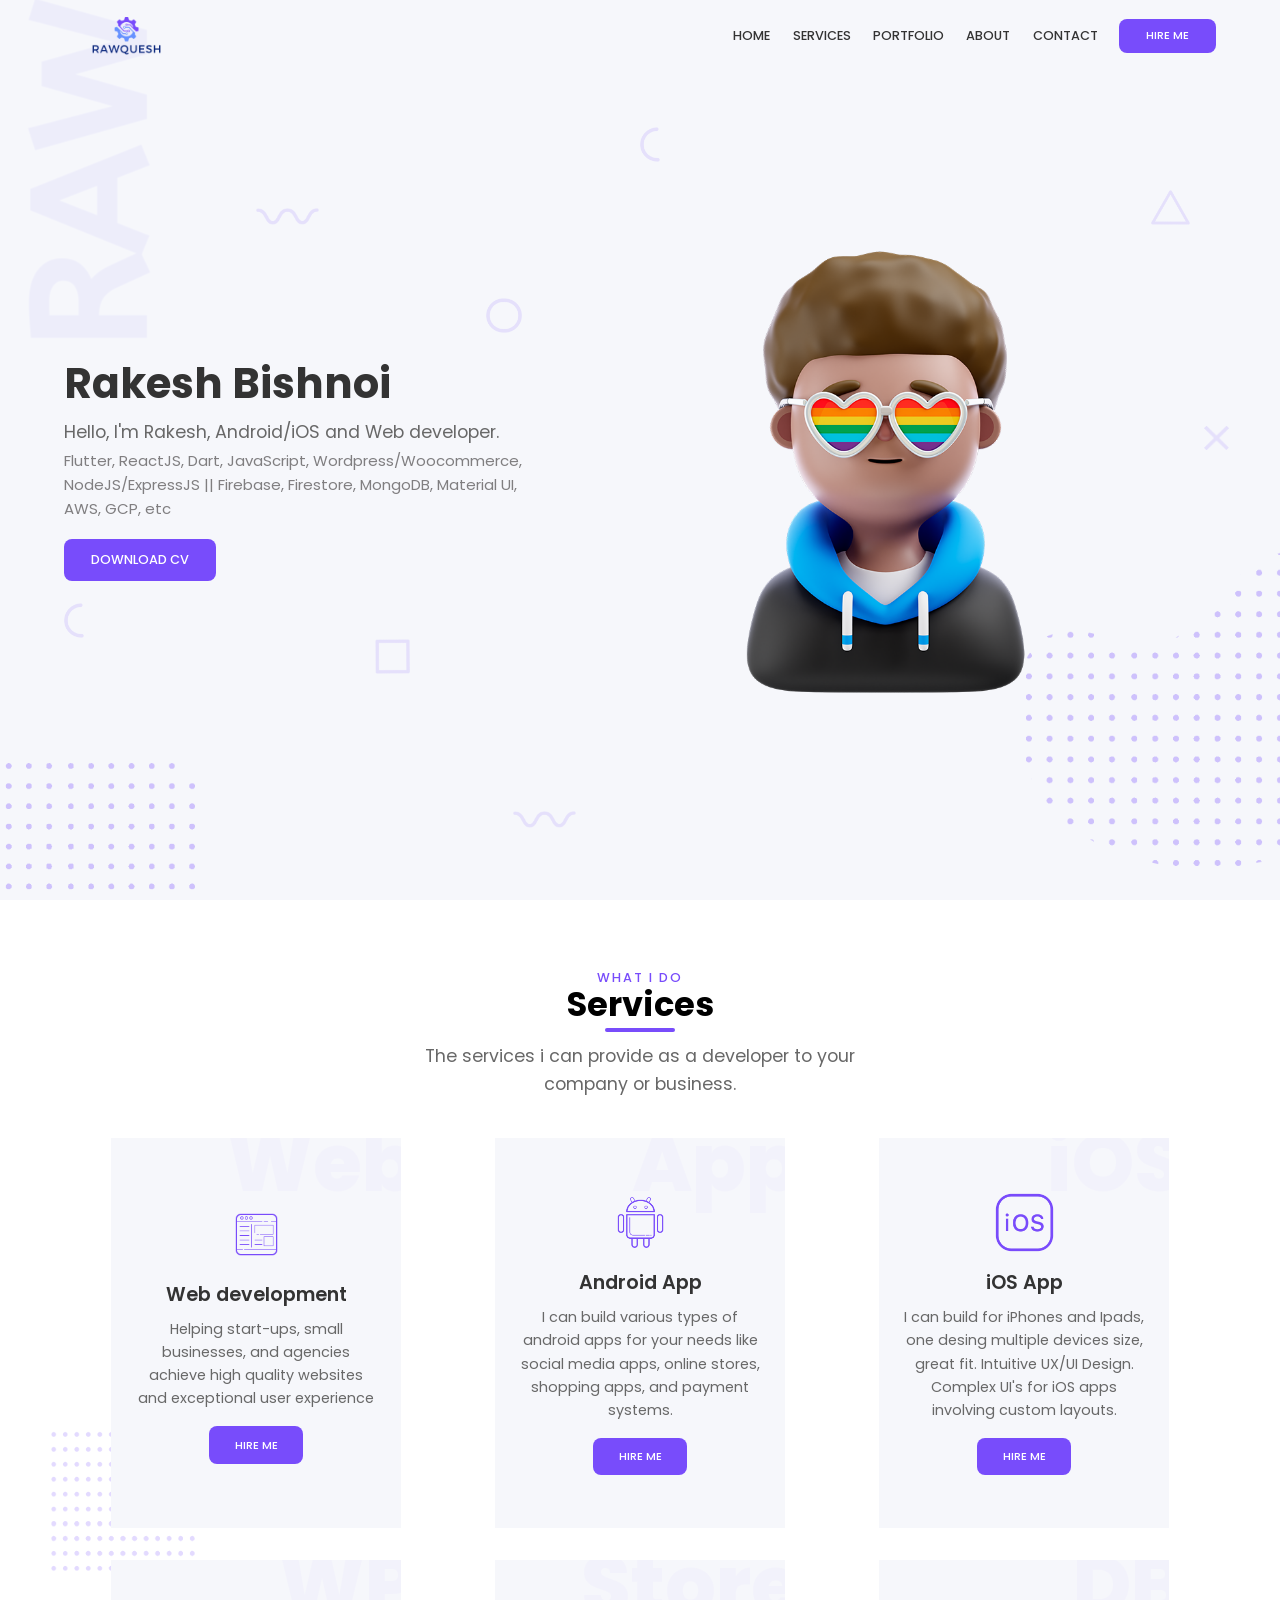
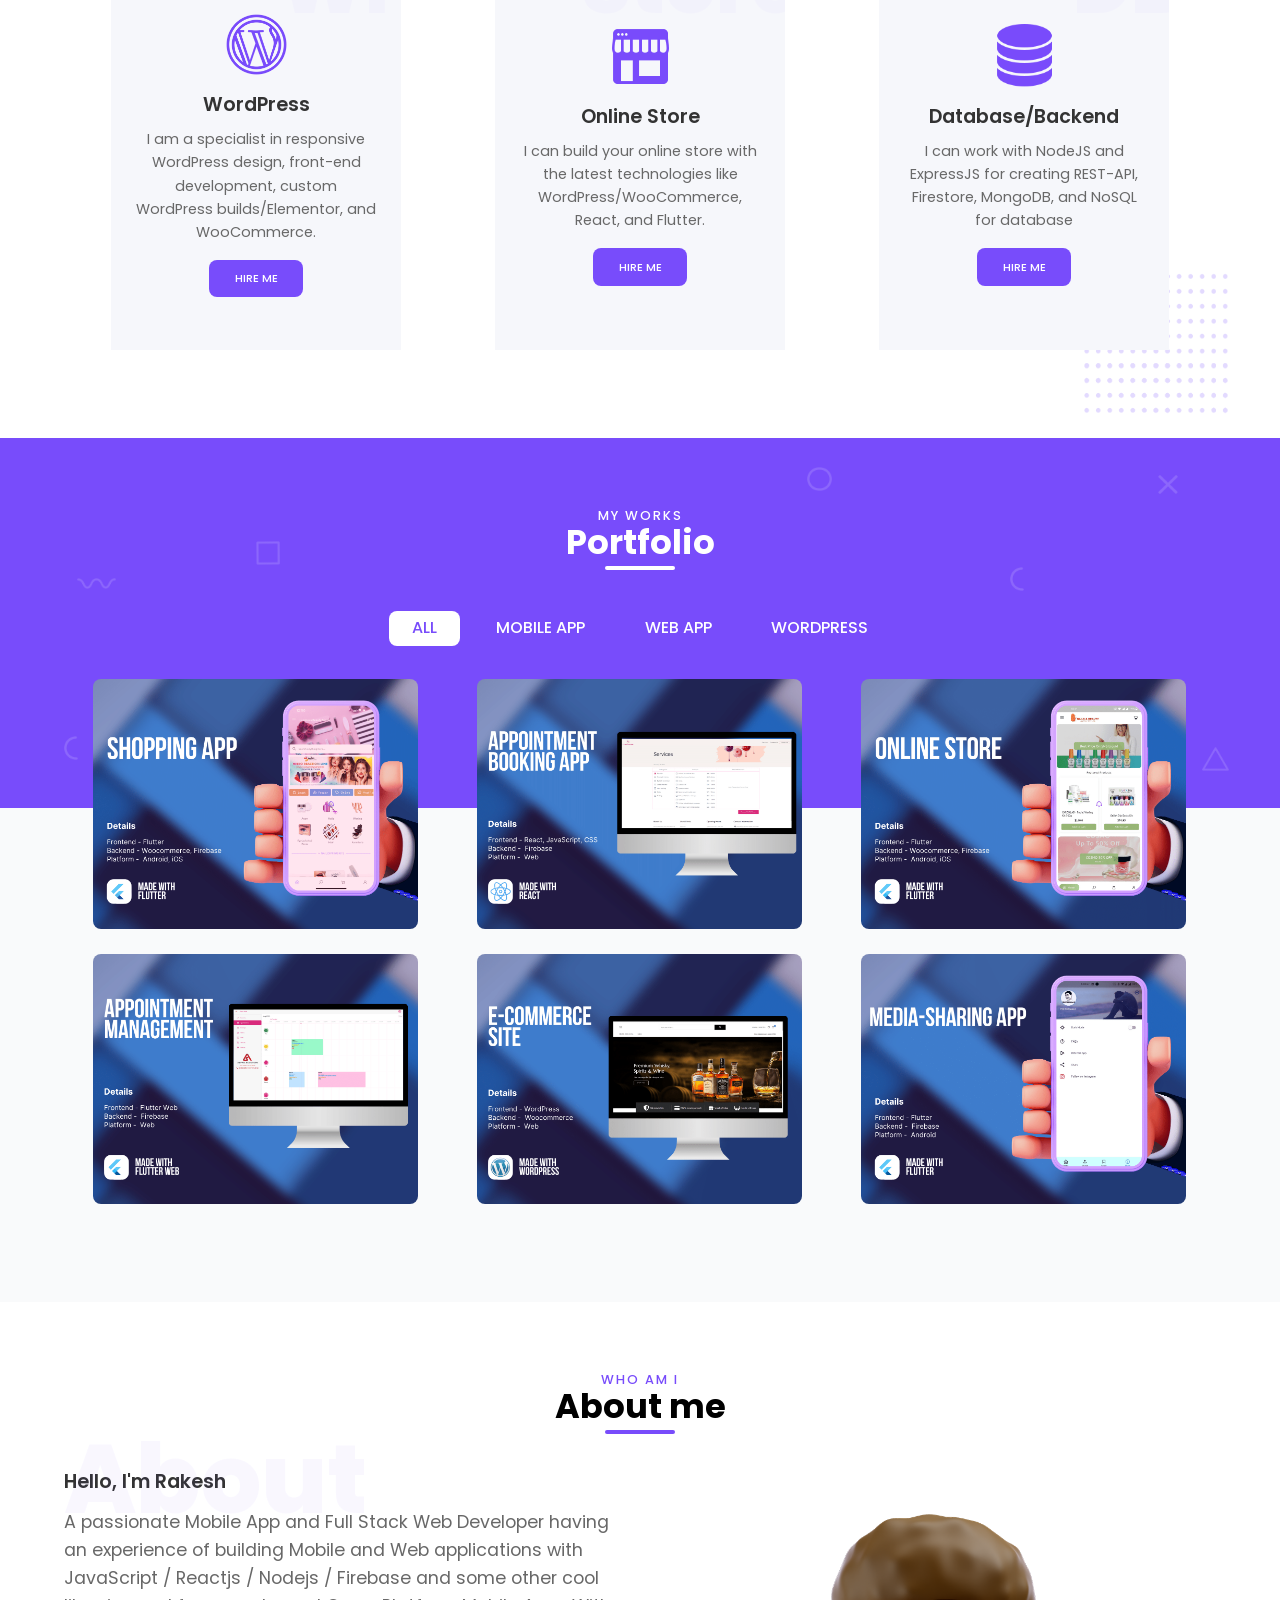
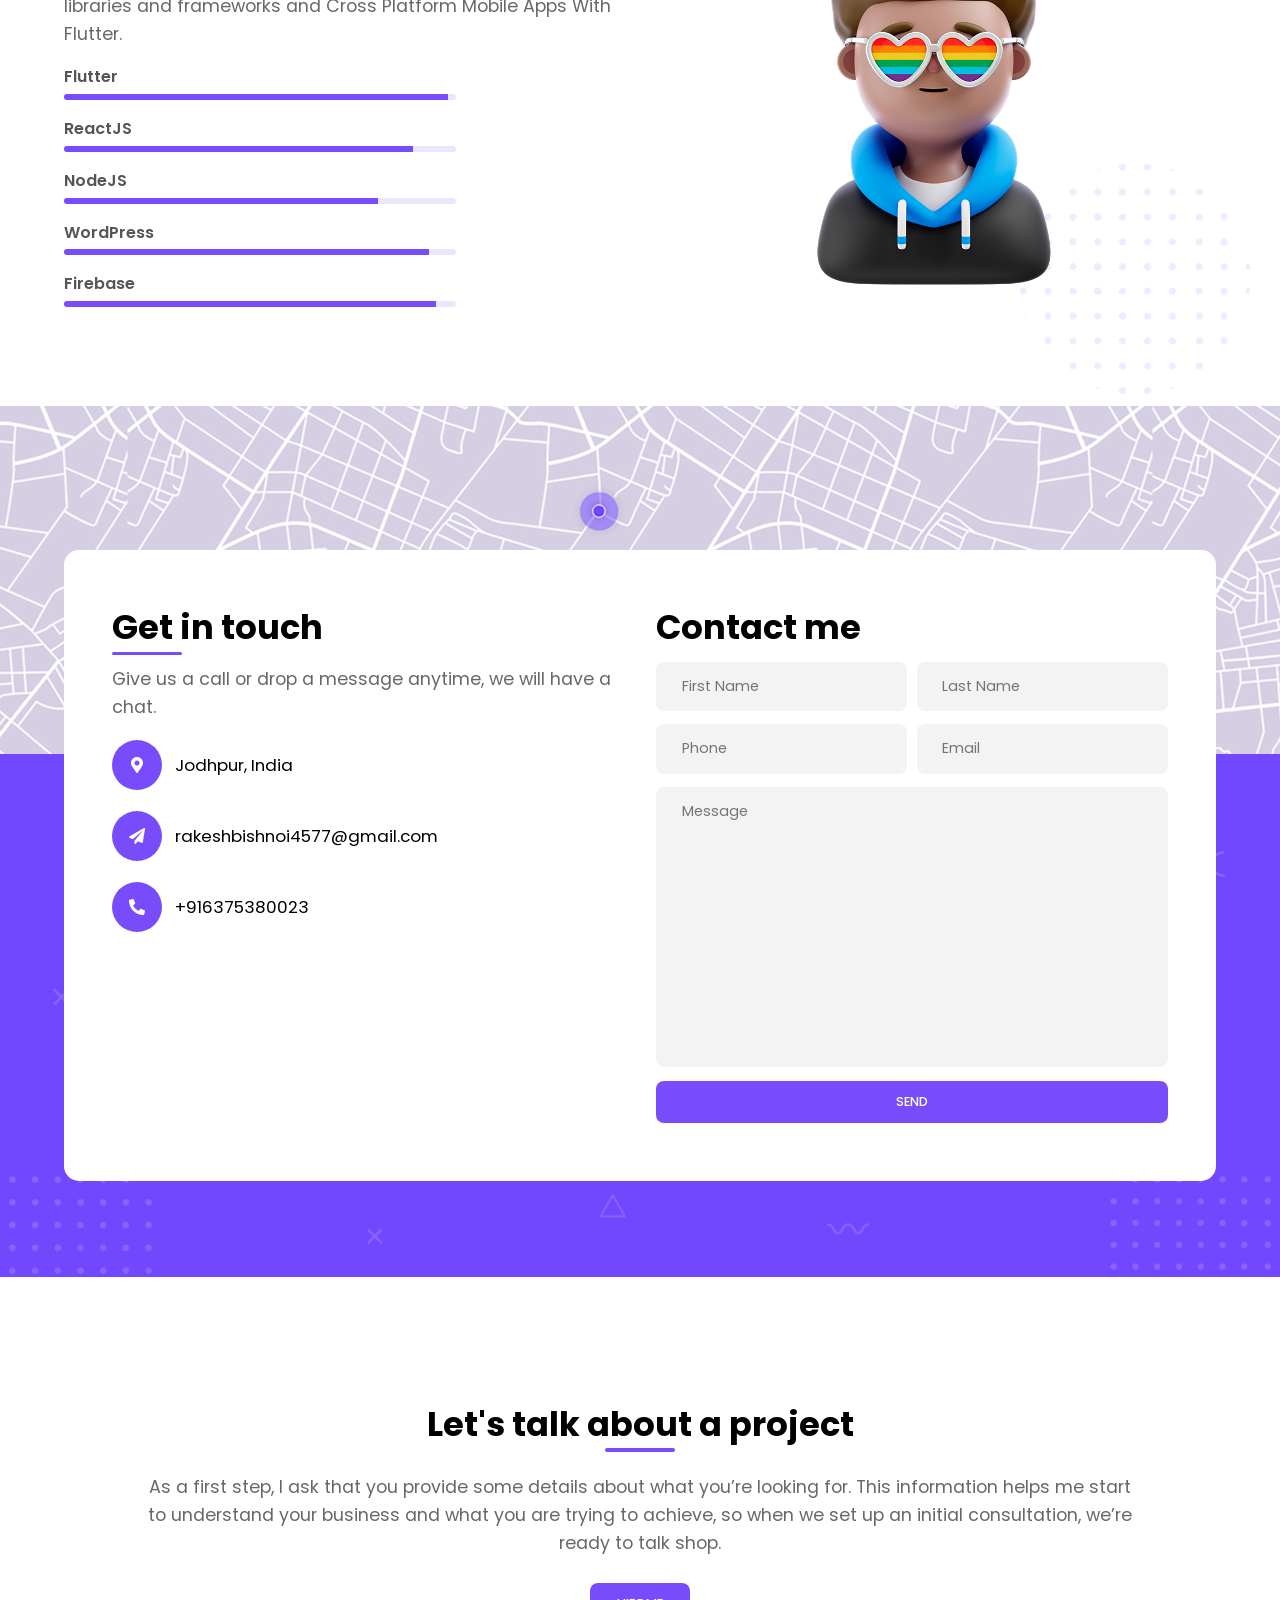
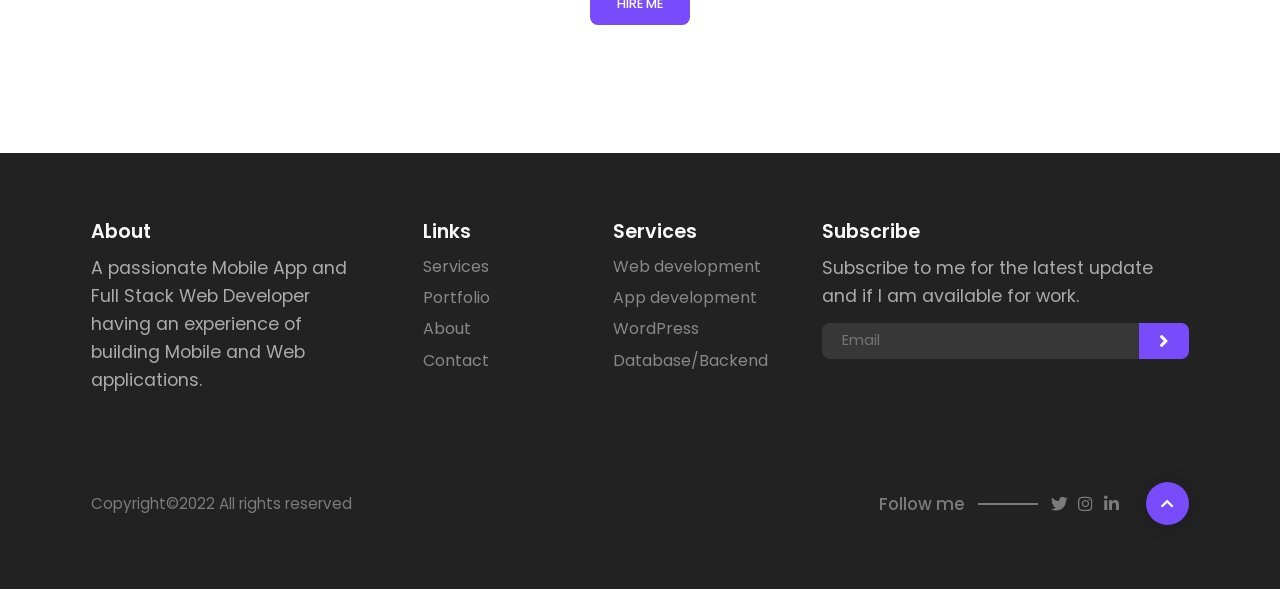
==== index.html @ 608254ea "first commit" ====
<!DOCTYPE html>
<html lang="en">
  <head>
    <meta charset="UTF-8" />
    <meta name="viewport" content="width=device-width, initial-scale=1.0" />
    <title>Hey, I'm Rakesh</title>
    <link rel="icon" type="image/x-icon" href="/img/fevicon.png?" />
    <link
      rel="stylesheet"
      href="https://unpkg.com/swiper/swiper-bundle.min.css"
    />
    <link
      rel="stylesheet"
      href="https://cdnjs.cloudflare.com/ajax/libs/font-awesome/5.15.1/css/all.min.css"
    />
    <link rel="stylesheet" href="./css/style.css" />

  </head>
  <body>
    <main>
      <header id="header">
        <div class="overlay overlay-lg">
          <img
            src="./img/shapes/square.png"
            class="shape square"
            alt="square shape rawquesh"
          />
          <img
            src="./img/shapes/circle.png"
            class="shape circle"
            alt="circle shape rawquesh"
          />
          <img
            src="./img/shapes/half-circle.png"
            class="shape half-circle1"
            alt="half circle shape rawquesh"
          />
          <img
            src="./img/shapes/half-circle.png"
            class="shape half-circle2"
            alt="half circle shape rawquesh"
          />
          <img
            src="./img/shapes/x.png"
            class="shape xshape"
            alt="shapes rawquesh"
          />
          <img
            src="./img/shapes/wave.png"
            class="shape wave wave1"
            alt="wave shape rawquesh"
          />
          <img
            src="./img/shapes/wave.png"
            class="shape wave wave2"
            alt="wave shape rawquesh"
          />
          <img
            src="./img/shapes/triangle.png"
            class="shape triangle"
            alt="triangle shape rawquesh"
          />
          <img
            src="./img/shapes/letters.png"
            class="letters"
            alt="letters rawquesh"
          />
          <img
            src="./img/shapes/points1.png"
            class="points points1"
            alt="points rawquesh"
          />
        </div>

        <nav>
          <div class="container">
            <div class="logo">
              <img src="./img/logo.png" alt="Logo" />
            </div>

            <div class="links">
              <ul>
                <li>
                  <a href="#header">Home</a>
                </li>
                <li>
                  <a href="#services">Services</a>
                </li>
                <li>
                  <a href="#portfolio">Portfolio</a>
                </li>
                <li>
                  <a href="#about">About</a>
                </li>

                <li>
                  <a href="#contact">Contact</a>
                </li>
                <li>
                  <a href="mailto:rakeshbishnoi4577@gmail.com" class="active"
                    >Hire me</a
                  >
                </li>
              </ul>
            </div>

            <div class="hamburger-menu">
              <div class="bar"></div>
            </div>
          </div>
        </nav>

        <!-- Main section  -->

        <div class="header-content">
          <div class="container grid-2">
            <div class="column-1">
              <h1 class="header-title">Rakesh Bishnoi</h1>
              <div class="text">
                <p>Hello, I'm Rakesh, Android/iOS and Web developer.</p>
                <div class="small-desc">
                  Flutter, ReactJS, Dart, JavaScript, Wordpress/Woocommerce,
                  NodeJS/ExpressJS || Firebase, Firestore, MongoDB, Material UI,
                  AWS, GCP, etc
                </div>
              </div>
              <a href="./img/cv.pdf" target="_blank" class="btn">Download CV</a>
            </div>

            <div class="column-2 image">
              <img
                src="./img/shapes/points2.png"
                class="points points2"
                alt="points rawquesh"
              />
              <img
                src="./img/person.png"
                class="img-element z-index"
                alt="main logo rawquesh"
              />
            </div>
          </div>
        </div>
      </header>

      <!-- Services section  -->

      <section class="services section" id="services">
        <div class="container">
          <div class="section-header">
            <h3 class="title" data-title="What I Do">Services</h3>
            <p class="text">
              The services i can provide as a developer to your company or
              business.
            </p>
          </div>

          <div class="cards">
            <div class="card-wrap">
              <img
                src="./img/shapes/points3.png"
                class="points points1 points-sq"
                alt="points square rawquesh"
              />
              <div class="card" data-card="Web">
                <div class="card-content z-index">
                  <img
                    src="./img/services/web.png"
                    class="icon"
                    alt="web development showcase rawquesh"
                  />
                  <h3 class="title-sm">Web development</h3>
                  <p class="text">
                    Helping start-ups, small businesses, and agencies achieve
                    high quality websites and exceptional user experience
                  </p>
                  <a href="mailto:rakeshbishnoi4577@gmail.com" class="btn small"
                    >Hire me</a
                  >
                </div>
              </div>
            </div>

            <div class="card-wrap">
              <div class="card" data-card="App">
                <div class="card-content z-index">
                  <img
                    src="./img/services/android.png"
                    class="icon"
                    alt="android development showcase rawquesh"
                  />
                  <h3 class="title-sm">Android App</h3>
                  <p class="text">
                    I can build various types of android apps for your needs
                    like social media apps, online stores, shopping apps, and
                    payment systems.
                  </p>
                  <a href="mailto:rakeshbishnoi4577@gmail.com" class="btn small"
                    >Hire me</a
                  >
                </div>
              </div>
            </div>
            <div class="card-wrap">
              <div class="card" data-card="iOS">
                <div class="card-content z-index">
                  <img
                    src="./img/services/ios.png"
                    class="icon"
                    alt="ios development showcase rawquesh"
                  />
                  <h3 class="title-sm">iOS App</h3>
                  <p class="text">
                    I can build for iPhones and Ipads, one desing multiple
                    devices size, great fit. Intuitive UX/UI Design. Complex
                    UI's for iOS apps involving custom layouts.
                  </p>
                  <a href="mailto:rakeshbishnoi4577@gmail.com" class="btn small"
                    >Hire me</a
                  >
                </div>
              </div>
            </div>
            <div class="card-wrap">
              <div class="card" data-card="WP">
                <div class="card-content z-index">
                  <img
                    src="./img/services/wordpress.png"
                    class="icon"
                    alt="wordpress showcase rawquesh"
                  />
                  <h3 class="title-sm">WordPress</h3>
                  <p class="text">
                    I am a specialist in responsive WordPress design, front-end
                    development, custom WordPress builds/Elementor, and
                    WooCommerce.
                  </p>
                  <a href="mailto:rakeshbishnoi4577@gmail.com" class="btn small"
                    >Hire me</a
                  >
                </div>
              </div>
            </div>
            <div class="card-wrap">
              <div class="card" data-card="Store">
                <div class="card-content z-index">
                  <img
                    src="./img/services/online-store100.png"
                    class="icon"
                    alt="online store showcase rawquesh"
                  />
                  <h3 class="title-sm">Online Store</h3>
                  <p class="text">
                    I can build your online store with the latest technologies
                    like WordPress/WooCommerce, React, and Flutter.
                  </p>
                  <a href="mailto:rakeshbishnoi4577@gmail.com" class="btn small"
                    >Hire me</a
                  >
                </div>
              </div>
            </div>

            <div class="card-wrap">
              <img
                src="./img/shapes/points3.png"
                class="points points2 points-sq"
                alt=""
              />
              <div class="card" data-card="DB">
                <div class="card-content z-index">
                  <img
                    src="./img/services/database.png"
                    class="icon"
                    alt="database Backend showcase rawquesh"
                  />
                  <h3 class="title-sm">Database/Backend</h3>
                  <p class="text">
                    I can work with NodeJS and ExpressJS for creating REST-API,
                    Firestore, MongoDB, and NoSQL for database
                  </p>
                  <a href="mailto:rakeshbishnoi4577@gmail.com" class="btn small"
                    >Hire me</a
                  >
                </div>
              </div>
            </div>
          </div>
        </div>
      </section>

      <!-- Portfolio section -->

      <section class="portfolio section" id="portfolio">
        <div class="background-bg">
          <div class="overlay overlay-sm">
            <img
              src="./img/shapes/half-circle.png"
              class="shape half-circle1"
              alt=""
            />
            <img
              src="./img/shapes/half-circle.png"
              class="shape half-circle2"
              alt=""
            />
            <img src="./img/shapes/square.png" class="shape square" alt="" />
            <img src="./img/shapes/wave.png" class="shape wave" alt="" />
            <img src="./img/shapes/circle.png" class="shape circle" alt="" />
            <img
              src="./img/shapes/triangle.png"
              class="shape triangle"
              alt=""
            />
            <img src="./img/shapes/x.png" class="shape xshape" alt="" />
          </div>
        </div>

        <div class="container">
          <div class="section-header">
            <h3 class="title" data-title="My works">Portfolio</h3>
          </div>

          <div class="section-body">
            <div class="filter">
              <button class="filter-btn active" data-filter="*">All</button>
              <button class="filter-btn" data-filter=".appdev">
                Mobile App
              </button>
              <button class="filter-btn" data-filter=".webdev">Web App</button>
              <button class="filter-btn" data-filter=".wordpress">
                WordPress
              </button>
              <!-- <button class="filter-btn" data-filter=".wordpress">
                NodeJS
              </button> -->
            </div>

            <div class="grid">
              <a
                target="_blank"
                href="https://apps.apple.com/au/app/luminous-beauty-supply/id1556612136"
              >
                <div class="grid-item appdev">
                  <div class="gallery-image">
                    <img
                      src="./img/portfolio/shopping-app.png"
                      alt="Shopping App"
                    />
                    <div class="img-overlay">
                      <div class="plus"></div>
                      <div class="img-description">
                        <h3>Shopping App</h3>
                        <h5>View Demo</h5>
                      </div>
                    </div>
                  </div>
                </div>
              </a>

              <a target="_blank" href="https://parisnails.com.au/">
                <div class="grid-item webdev">
                  <div class="gallery-image">
                    <img
                      src="./img/portfolio/pos-web.png"
                      alt="Appointment Booking App"
                    />
                    <div class="img-overlay">
                      <div class="plus"></div>
                      <div class="img-description">
                        <h3>Appointment Booking App</h3>
                        <h5>View Demo</h5>
                      </div>
                    </div>
                  </div>
                </div>
              </a>
              <a target="_blank" href="about:black">
                <div class="grid-item appdev">
                  <div class="gallery-image">
                    <img
                      src="./img/portfolio/online-store.png"
                      alt="Online Store"
                    />
                    <div class="img-overlay">
                      <div class="plus"></div>
                      <div class="img-description">
                        <h3>Online Store</h3>
                        <h5>View Demo</h5>
                      </div>
                    </div>
                  </div>
                </div>
              </a>
              <a target="_blank" href="https://admin.parisnails.com.au/">
                <div class="grid-item webdev">
                  <div class="gallery-image">
                    <img
                      src="./img/portfolio/pos-admin.png"
                      alt="Appointment Management"
                    />
                    <div class="img-overlay">
                      <div class="plus"></div>
                      <div class="img-description">
                        <h3>Appointment Management</h3>
                        <h5>View Demo</h5>
                      </div>
                    </div>
                  </div>
                </div>
              </a>
              <a target="_blank" href="https://thebeverageangels.com.au/">
                <div class="grid-item wordpress">
                  <div class="gallery-image">
                    <img
                      src="./img/portfolio/wordpress1.png"
                      alt="App Development"
                    />
                    <div class="img-overlay">
                      <div class="plus"></div>
                      <div class="img-description">
                        <h3>App Development</h3>
                        <h5>View Demo</h5>
                      </div>
                    </div>
                  </div>
                </div>
              </a>
              <a
                href="https://play.google.com/store/apps/details?id=com.memebaaz.MemeBaaz"
                target="_blank"
              >
                <div class="grid-item ui appdev">
                  <div class="gallery-image">
                    <img
                      src="./img/portfolio/media-sharing.png"
                      alt="Media Sharing app"
                    />
                    <div class="img-overlay">
                      <div class="plus"></div>
                      <div class="img-description">
                        <h3>Media Sharing app</h3>
                        <h5>View Demo</h5>
                      </div>
                    </div>
                  </div>
                </div>
              </a>
            </div>
          </div>
        </div>
      </section>

      <!-- About section -->

      <section class="about section" id="about">
        <div class="container">
          <div class="section-header">
            <h3 class="title" data-title="Who Am I">About me</h3>
          </div>

          <div class="section-body grid-2">
            <div class="column-1">
              <h3 class="title-sm">Hello, I'm Rakesh</h3>
              <p class="text">
                A passionate Mobile App and Full Stack Web Developer having an
                experience of building Mobile and Web applications with
                JavaScript / Reactjs / Nodejs / Firebase and some other cool
                libraries and frameworks and Cross Platform Mobile Apps With
                Flutter.
              </p>
              <div class="skills">
                <div class="skill Flutter">
                  <h3 class="skill-title">Flutter</h3>
                  <div class="skill-bar">
                    <div class="skill-progress" data-progress="98%"></div>
                  </div>
                </div>
                <div class="skill ReactJS">
                  <h3 class="skill-title">ReactJS</h3>
                  <div class="skill-bar">
                    <div class="skill-progress" data-progress="89%"></div>
                  </div>
                </div>
                <div class="skill NodeJS">
                  <h3 class="skill-title">NodeJS</h3>
                  <div class="skill-bar">
                    <div class="skill-progress" data-progress="80%"></div>
                  </div>
                </div>
                <div class="skill WordPress">
                  <h3 class="skill-title">WordPress</h3>
                  <div class="skill-bar">
                    <div class="skill-progress" data-progress="93%"></div>
                  </div>
                </div>
                <div class="skill Firebase">
                  <h3 class="skill-title">Firebase</h3>
                  <div class="skill-bar">
                    <div class="skill-progress" data-progress="95%"></div>
                  </div>
                </div>
              </div>
            </div>

            <div class="column-2 image">
              <img src="./img/shapes/points4.png" class="points" alt="" />
              <img src="./img/person.png" class="z-index" alt="" />
            </div>
          </div>
        </div>
      </section>

      <!-- Contact -->

      <section class="contact" id="contact">
        <div class="container">
          <div class="contact-box">
            <div class="contact-info">
              <h3 class="title">Get in touch</h3>
              <p class="text">
                Give us a call or drop a message anytime, we will have a chat.
              </p>
              <div class="information-wrap">
                <div class="information">
                  <div class="contact-icon">
                    <i class="fas fa-map-marker-alt"></i>
                  </div>
                  <p class="info-text">Jodhpur, India</p>
                </div>

                <div class="information">
                  <div class="contact-icon">
                    <i class="fas fa-paper-plane"></i>
                  </div>
                  <p class="info-text">rakeshbishnoi4577@gmail.com</p>
                </div>

                <div class="information">
                  <div class="contact-icon">
                    <i class="fas fa-phone-alt"></i>
                  </div>
                  <p class="info-text">+916375380023</p>
                </div>
              </div>
            </div>

            <div class="contact-form">
              <form
                form
                action="https://formsubmit.co/fbe30d8ad08199aa18d939301659dec5 "
                method="POST"
              >
                <h3 class="title">Contact me</h3>
                <div class="row">
                  <input type="hidden" name="_template" value="table" />
                  <input type="hidden" name="_subject" value="Contact" />

                  <input
                    class="contact-input"
                    placeholder="First Name"
                    type="text"
                    name="fname"
                    required
                  />
                  <input
                    type="text"
                    class="contact-input"
                    placeholder="Last Name"
                    name="lname"
                    required
                  />
                </div>

                <div class="row">
                  <input
                    type="text"
                    class="contact-input"
                    placeholder="Phone"
                    name="phone"
                    required
                  />
                  <input
                    type="email"
                    class="contact-input"
                    placeholder="Email"
                    name="email"
                    required
                  />
                </div>

                <div class="row">
                  <textarea
                    class="contact-input textarea"
                    placeholder="Message"
                    name="message"
                    required
                  ></textarea>
                </div>
                <button type="submit" class="btn">Send</button>
              </form>
            </div>
          </div>
        </div>
      </section>

      <!-- Hire me -->

      <section class="hireme" id="hireme">
        <div class="container">
          <h3 class="title">Let's talk about a project</h3>
          <p class="text">
            As a first step, I ask that you provide some details about what
            you’re looking for. This information helps me start to understand
            your business and what you are trying to achieve, so when we set up
            an initial consultation, we’re ready to talk shop.
          </p>
          <a href="mailto:rakeshbishnoi4577@gmail.com" class="btn">Hire me</a>
        </div>
      </section>
    </main>

    <footer class="footer">
      <div class="container">
        <div class="grid-4">
          <div class="grid-4-col footer-about">
            <h3 class="title-sm">About</h3>
            <p class="text">
              A passionate Mobile App and Full Stack Web Developer having an
              experience of building Mobile and Web applications.
            </p>
          </div>

          <div class="grid-4-col footer-links">
            <h3 class="title-sm">Links</h3>
            <ul>
              <li>
                <a href="#services">Services</a>
              </li>
              <li>
                <a href="#portfolio">Portfolio</a>
              </li>
              <li>
                <a href="#about">About</a>
              </li>

              <li>
                <a href="#contact">Contact</a>
              </li>
            </ul>
          </div>

          <div class="grid-4-col footer-links">
            <h3 class="title-sm">Services</h3>
            <ul>
              <li>
                <a>Web development</a>
              </li>
              <li>
                <a>App development </a>
              </li>
              <li>
                <a>WordPress</a>
              </li>
              <li>
                <a>Database/Backend</a>
              </li>
            </ul>
          </div>

          <div class="grid-4-col footer-newstletter">
            <h3 class="title-sm">Subscribe</h3>
            <p class="text">
              Subscribe to me for the latest update and if I am available for
              work.
            </p>
            <form
              action="https://formsubmit.co/fbe30d8ad08199aa18d939301659dec5 "
              method="POST"
            >
              <div class="footer-input-wrap">
                <input type="hidden" name="_template" value="table" />
                <input type="hidden" name="_subject" value="Subscribe" />
                <input
                  required
                  name="email"
                  type="email"
                  class="footer-input"
                  placeholder="Email"
                />
                <button type="submit" class="input-arrow">
                  <i class="fas fa-angle-right"></i>
                </button>
              </div>
            </form>
          </div>
        </div>

        <div class="bottom-footer">
          <div class="copyright">
            <p class="text">Copyright&copy;2022 All rights reserved</p>
          </div>

          <div class="followme-wrap">
            <div class="followme">
              <h3>Follow me</h3>
              <span class="footer-line"></span>
              <div class="social-media">
                <a href="https://twitter.com/rawquesh" target="_blank">
                  <i class="fab fa-twitter"></i>
                </a>
                <a href="https://instagram.com/rawquesh" target="_blank">
                  <i class="fab fa-instagram"></i>
                </a>
                <a href="https://www.linkedin.com/in/rawquesh/" target="_blank">
                  <i class="fab fa-linkedin-in"></i>
                </a>
              </div>
            </div>

            <div class="back-btn-wrap">
              <a href="#" class="back-btn">
                <i class="fas fa-chevron-up"></i>
              </a>
            </div>
          </div>
        </div>
      </div>
    </footer>

    <script src="https://cdnjs.cloudflare.com/ajax/libs/jquery/3.5.1/jquery.min.js"></script>
    <script src="./js/isotope.pkgd.min.js"></script>
    <script src="https://unpkg.com/swiper/swiper-bundle.min.js"></script>
    <script src="./js/app.js"></script>
  </body>
</html>
---- css/style.css ----
@import url("https://fonts.googleapis.com/css2?family=Poppins:wght@100;200;300;400;500;600;700;800;900&display=swap");

:root {
  --dark-one: #333;
  --dark-two: #686868;
  --main-color: #784cfb;
  --light-one: #fff;
  --light-two: #f9fafb;
  --light-three: #f6f7fb;
}

/* Genral Styles */

*,
*::before,
*::after {
  margin: 0;
  padding: 0;
  box-sizing: border-box;
}

html {
  scroll-behavior: smooth;
}

body,
button,
input,
textarea {
  font-family: "Poppins", sans-serif;
}

body {
  min-width: 320px;
}

a {
  text-decoration: none;
}

ul {
  list-style: none;
}

img {
  width: 100%;
  -webkit-user-drag: none;
  -khtml-user-drag: none;
  -moz-user-drag: none;
  -o-user-drag: none;
  /* user-select: none; */
}

.container {
  position: relative;
  z-index: 5;
  max-width: 98rem;
  padding: 0 4rem;
  margin: 0 auto;
}

.stop-scrolling {
  height: 100%;
  overflow: hidden;
}

.grid-2 {
  display: grid;
  grid-template-columns: repeat(2, 1fr);
  align-items: center;
  justify-content: center;
}

.text {
  font-size: 1.25rem;
  color: var(--dark-two);
  line-height: 1.6;
}

.column-1 {
  margin-right: 1.5rem;
}

.column-2 {
  margin-left: 1.5rem;
}

.image {
  position: relative;
  display: flex;
  align-items: center;
  justify-content: center;
}

.z-index {
  position: relative;
  z-index: 2;
}

.overlay {
  position: absolute;
  width: 100%;
  height: 100%;
  overflow: hidden;
  top: 0;
  left: 0;
}

.overlay .shape {
  width: initial;
  opacity: 0.13;
  position: absolute;
}

.overlay.overlay-lg .shape {
  height: 55px;
}

.overlay.overlay-lg .shape.wave {
  height: initial;
  width: 88px;
}

.overlay.overlay-lg .shape.xshape {
  height: 38px;
}

.overlay.overlay-sm .shape {
  filter: brightness(0) invert(1);
  opacity: 0.15;
  height: 40px;
}

.overlay.overlay-sm .shape.wave {
  height: initial;
  width: 70px;
}

.overlay.overlay-sm .shape.xshape {
  height: 30px;
}

.points {
  opacity: 0.3;
  position: absolute;
}

.section {
  padding: 7rem 0;
  overflow: hidden;
}

.section-header {
  text-align: center;
  margin-bottom: 1.5rem;
}

.title {
  position: relative;
  display: inline-block;
  padding-bottom: 1rem;
  line-height: 1;
  font-size: 2.8rem;
  margin-bottom: 0.6rem;
}

.title:before {
  content: attr(data-title);
  display: block;
  margin-bottom: 0.4rem;
  color: var(--main-color);
  font-size: 1.15rem;
  font-weight: 500;
  text-transform: uppercase;
  letter-spacing: 3px;
}

.title:after {
  content: "";
  position: absolute;
  width: 90px;
  height: 5px;
  border-radius: 3px;
  background-color: var(--main-color);
  bottom: 0;
  left: 50%;
  transform: translateX(-50%);
}

.section-header .text {
  max-width: 600px;
  margin: 0 auto;
}

.title-sm {
  color: var(--dark-one);
  font-weight: 600;
  font-size: 1.6rem;
}

.points-sq {
  width: 210px;
}

.btn {
  display: inline-block;
  padding: 0.85rem 2rem;
  background-color: var(--main-color);
  color: var(--light-one);
  border-radius: 0.5rem;
  font-size: 1.05rem;
  text-transform: uppercase;
  font-weight: 500;
  transition: 0.3s;
}

.btn:hover {
  background-color: #6b44e0;
}

.btn.small {
  padding: 0.7rem 1.8rem;
  font-size: 1rem;
}

/* End Genral Styles */

/* Header */

header {
  width: 100%;
  background-color: var(--light-three);
  overflow: hidden;
  position: relative;
}

nav {
  width: 100%;
  position: relative;
  z-index: 50;
}

nav .container {
  display: flex;
  justify-content: space-between;
  height: 6rem;
  align-items: center;
}

.logo {
  width: 165px;
  display: flex;
  align-items: center;
}

.links ul {
  display: flex;
}

.links a {
  display: inline-block;
  padding: 0.9rem 1.2rem;
  color: var(--dark-one);
  font-size: 1.05rem;
  text-transform: uppercase;
  font-weight: 500;
  line-height: 1;
  transition: 0.3s;
}

.links a.active {
  background-color: var(--main-color);
  color: var(--light-one);
  border-radius: 0.5rem;
  font-size: 1rem;
  padding: 0.9rem 2.1rem;
  margin-left: 1rem;
}

.links a:hover {
  color: var(--main-color);
}

.links a.active:hover {
  color: var(--light-one);
  background-color: #6b44e0;
}

.hamburger-menu {
  width: 2.7rem;
  height: 3rem;
  z-index: 100;
  position: relative;
  display: none;
  align-items: center;
  justify-content: flex-end;
}

.hamburger-menu .bar {
  position: relative;
  width: 2.1rem;
  height: 3px;
  border-radius: 3px;
  background-color: var(--dark-one);
  transition: 0.5s;
}

.bar:before,
.bar:after {
  content: "";
  position: absolute;
  width: 2.1rem;
  height: 3px;
  border-radius: 3px;
  background-color: var(--dark-one);
  transition: 0.5s;
}

.bar:before {
  transform: translateY(-9px);
}

.bar:after {
  transform: translateY(9px);
}

nav.open .hamburger-menu .bar {
  background-color: transparent;
  transform: rotate(360deg);
}

nav.open .hamburger-menu .bar:before {
  transform: translateY(0) rotate(45deg);
  background-color: var(--light-one);
}

nav.open .hamburger-menu .bar:after {
  transform: translateY(0) rotate(-45deg);
  background-color: var(--light-one);
}

nav.open .links {
  transform: translateX(0);
}

.header-content .container.grid-2 {
  grid-template-columns: 2.5fr 3.5fr;
  min-height: calc(100vh - 6rem);
  padding-bottom: 2.5rem;
  text-align: left;
}

.header-title {
  font-size: 3.8rem;
  line-height: 0.8;
  color: var(--dark-one);
}

.header-content .text {
  margin: 2.15rem 0;
}

.header-content .text .small-desc {
  font-size: 15px;
  margin-top: 3px;
  color: rgba(19, 15, 15, 0.521);
}

.header-content .image .img-element {
  max-width: 750px;
}

header .points1 {
  width: 420px;
  bottom: -75px;
  left: -150px;
}

header .points2 {
  width: 70%;
  top: 65%;
  left: 71%;
}

header .square {
  right: 68%;
  top: 71%;
}

header .triangle {
  right: 7%;
  bottom: 75%;
}

header .xshape {
  right: 4%;
  bottom: 50%;
}

header .half-circle1 {
  left: 50%;
  bottom: 82%;
}

header .half-circle2 {
  left: 5%;
  top: 67%;
}

header .wave1 {
  bottom: 75%;
  left: 20%;
}

header .wave2 {
  bottom: 8%;
  right: 55%;
}

header .circle {
  left: 38%;
  bottom: 63%;
}

.letters {
  position: absolute;
  width: 13.5%;
  top: -5px;
  left: 15px;
  opacity: 0.08;
}

/* End header */

/* Services */

.cards {
  display: flex;
  justify-content: space-around;
  flex-wrap: wrap;
  width: 100%;
}

.card-wrap {
  position: relative;
  margin: 1.7rem 0.8rem;
}

.card {
  position: relative;
  width: 100%;
  max-width: 390px;
  min-height: 520px;
  background-color: var(--light-three);
  display: flex;
  align-items: center;
  justify-content: center;
  text-align: center;
  padding: 3rem 2rem;
  overflow: hidden;
  transition: 0.3s;
}

.card:before {
  content: attr(data-card);
  position: absolute;
  top: -15px;
  right: -15px;
  font-size: 6rem;
  font-weight: 800;
  line-height: 1;
  color: var(--main-color);
  opacity: 0.025;
}

.card:after {
  content: "";
  position: absolute;
  width: 100%;
  height: 0px;
  bottom: 0;
  left: 0;
  background-color: var(--main-color);
  transition: 0.3s;
}

.card-wrap:hover .card {
  transform: translateY(-15px);
}

.card-wrap:hover .card:after {
  height: 8px;
}

.icon {
  width: 90px;
  margin-bottom: 1.7rem;
}

.card .title-sm {
  line-height: 0.8;
}

.card .text {
  font-size: 1.15rem;
  margin: 1.8rem 0;
}

.services .points1 {
  bottom: -50px;
  left: -125px;
  opacity: 0.2;
  pointer-events: none;
}

.services .points2 {
  bottom: -70px;
  right: -65px;
  opacity: 0.2;
  pointer-events: none;
}

/* End Services */

/* Portfolio */

.portfolio {
  position: relative;
  width: 100%;
  background-color: var(--light-two);
}

.background-bg {
  position: absolute;
  width: 100%;
  height: 520px;
  top: 0;
  left: 0;
  background-color: var(--main-color);
}

.portfolio .title,
.portfolio .title:before {
  color: var(--light-one);
}

.portfolio .title:after {
  background-color: var(--light-one);
}

.filter {
  width: 100%;
  display: flex;
  align-items: center;
  justify-content: center;
  flex-wrap: wrap;
}

.filter-btn {
  border: none;
  outline: none;
  background-color: transparent;
  margin: 0.45rem 0.4rem;
  padding: 0.85rem 1.8rem;
  color: var(--light-one);
  text-transform: uppercase;
  font-weight: 500;
  font-size: 1.1rem;
  line-height: 1;
  cursor: pointer;
  border-radius: 0.5rem;
  transition: 0.3s;
}

.filter-btn.active {
  background-color: var(--light-one);
  color: var(--main-color);
}

.portfolio .square {
  top: 28%;
  left: 20%;
}

.portfolio .circle {
  top: 8%;
  right: 35%;
}

.portfolio .triangle {
  bottom: 10%;
  right: 4%;
}

.portfolio .half-circle1 {
  bottom: 13%;
  left: 5%;
}

.portfolio .half-circle2 {
  top: 35%;
  right: 20%;
}

.portfolio .xshape {
  top: 10%;
  right: 8%;
}

.portfolio .wave {
  top: 38%;
  left: 6%;
}

.grid {
  width: 100%;
  margin: 1.5rem 0;
}

.grid-item {
  width: 33.33%;
  padding: 1rem 1.2rem;
  display: flex;
  justify-content: center;
}

.gallery-image {
  position: relative;
  overflow: hidden;
  border-radius: 0.5rem;
  height: 330px;
  width: 100%;
  cursor: pointer;
}

.gallery-image img {
  position: absolute;
  height: 115%;
  width: initial;
  top: 50%;
  left: 50%;
  transform: translate(-50%, -50%);
  transform-origin: center;
  transition: 0.5s;
}

.gallery-image .img-overlay {
  position: absolute;
  width: 100%;
  height: 100%;
  top: 0;
  left: 0;
  z-index: 2;
  color: var(--light-one);
  background-color: rgba(120, 76, 251, 0.55);
  display: flex;
  flex-direction: column;
  align-items: center;
  justify-content: flex-end;
  padding: 2rem 3.2rem;
  opacity: 0;
  transition: 0.5s;
}

.img-overlay .plus {
  position: relative;
  margin: auto 0;
}

.plus:before,
.plus:after {
  content: "";
  position: absolute;
  width: 4.5rem;
  height: 3px;
  top: 50%;
  left: 50%;
  transform: translate(-50%, -50%);
  background-color: var(--light-one);
  border-radius: 3px;
}

.plus:before {
  transform: translate(-50%, -50%) rotate(-90deg);
}

.img-description {
  width: 100%;
}

.img-overlay h3 {
  font-weight: 600;
  text-transform: uppercase;
  font-size: 1.5rem;
}

.img-overlay h5 {
  font-size: 1.15rem;
  font-weight: 300;
}

.gallery-image:hover .img-overlay {
  opacity: 1;
}

.gallery-image:hover img {
  transform: translate(-50%, -50%) scale(1.1);
}

.more-folio {
  display: flex;
  justify-content: center;
}

/* End Portfolio */

/* About */

.about {
  overflow: hidden;
}

.about img {
  max-width: 600px;
}

.about .text {
  margin-top: 1rem;
}

.skills {
  margin: 1.5rem 0 2.5rem 0;
}

.skill {
  margin: 1rem 0;
}

.skill-title {
  color: #555;
  font-weight: 600;
  margin-bottom: 0.3rem;
}

.skill-bar {
  width: 70%;
  height: 8px;
  border-radius: 4px;
  background-color: #ece6fa;
  position: relative;
  overflow: hidden;
}

.skill-progress {
  position: absolute;
  height: 100%;
  width: 0%;
  top: 0;
  left: 0;
  background-color: var(--main-color);
  transition: 1s;
}

.about .column-1 {
  position: relative;
}

.about .column-1:before {
  content: "About";
  position: absolute;
  font-size: 8rem;
  font-weight: 800;
  color: var(--main-color);
  opacity: 0.04;
  top: 20px;
  left: 0;
  line-height: 0;
}

.about .points {
  width: 300px;
  top: 65%;
  left: 80%;
  opacity: 0.1;
}

/* End About */

/* Contact */

.contact {
  position: relative;
  width: 100%;
  padding: 13.5rem 0 8.5rem;
}

.contact:before,
.contact:after {
  content: "";
  position: absolute;
  width: 100%;
  z-index: -1;
  left: 0;
}

.contact:before {
  top: 0;
  height: 40%;
  background: url("../img/map.png") center;
}

.contact:after {
  top: 40%;
  height: 60%;
  background: url("../img/contact-bg.png") center bottom / cover;
}

.contact-box {
  width: 100%;
  background-color: var(--light-one);
  width: 100%;
  border-radius: 15px;
  padding: 5.5rem 4.5rem;
  display: grid;
  grid-template-columns: repeat(2, 1fr);
}

.contact-info {
  padding-right: 2rem;
}

.contact-form {
  padding-left: 2rem;
}

.contact-info .title:after {
  left: 0;
  transform: initial;
}

.information-wrap {
  margin-top: 2rem;
}

.information {
  display: flex;
  align-items: center;
}

.information:not(:last-child) {
  margin-bottom: 1.3rem;
}

.contact-icon {
  min-width: 67px;
  height: 67px;
  display: inline-block;
  border-radius: 50%;
  background-color: var(--main-color);
  color: var(--light-one);
  text-align: center;
  font-size: 1.4rem;
  margin-right: 1rem;
}

.contact-icon i {
  line-height: 67px;
}

.info-text {
  font-size: 1.3rem;
  display: inline-block;
}

.contact-form .title:after {
  display: none;
}

.contact-form .title {
  margin: 0;
}

.contact-form .row {
  width: 100%;
  display: grid;
  grid-template-columns: repeat(auto-fit, minmax(130px, 1fr));
  grid-column-gap: 0.6rem;
}

.contact-input {
  padding: 0.8rem 2.1rem;
  margin: 0.6rem 0;
  border: none;
  outline: none;
  background: #f3f3f3;
  border-radius: 0.5rem;
  /* font-weight: 600; */
  font-size: 1.1rem;
  transition: 0.3s;
}

.contact-input::placeholder {
  font-weight: 400;
}

.contact-input.textarea {
  resize: none;
  min-height: 280px;
  border-radius: 0.5rem;
}

.contact-input:hover {
  background: #ececec;
}

.contact-input:focus {
  background: #eaeaea;
}

.contact-input .btn {
  margin-top: 0.6rem;
}
.contact-form .btn {
  margin-top: 8px;
  width: 100%;
  padding-left: 50px;
  padding-right: 50px;
  text-align: center;
  border: 0px;
  cursor: pointer;
}

/* End Contact */

/* Hire me */

.hireme {
  padding: 12rem 0;
}

.hireme .container {
  text-align: center;
}

.hireme .title {
  margin-bottom: 1.3rem;
}

.hireme .text {
  max-width: 1000px;
  margin: 0 auto 1.6rem auto;
}

/* End Hire me */

/* Footer */

.footer {
  background-color: #222;
  padding: 6rem 0;
}

.footer .grid-4 {
  display: grid;
  grid-template-columns: 3.5fr 2fr 2fr 3fr;
}

.grid-4-col {
  padding: 0 1.7rem;
}

.footer .title-sm {
  color: #fafafa;
  margin-bottom: 0.9rem;
}

.footer .text {
  color: #aaa;
}

.footer-links a {
  color: #888;
  font-size: 1.25rem;
  display: inline-block;
  margin-bottom: 0.4rem;
  transition: 0.3s;
}

.footer-links a:hover {
  color: var(--main-color);
  cursor: pointer;
}

.footer-input-wrap {
  display: grid;
  grid-template-columns: auto 50px;
  width: 100%;
  height: 50px;
  border-radius: 0.5rem;
  overflow: hidden;
  margin-top: 1.2rem;
}

.footer-input {
  background: #373737;
  color: #333;
  outline: none;
  border: none;
  padding: 0 1.5rem;
  font-size: 1.1rem;
  transition: 0.3s;
}

.input-arrow {
  color: #fff;
  background-color: var(--main-color);
  display: flex;
  align-items: center;
  justify-content: center;
  font-size: 1.45rem;
  transition: 0.3s;
  border: none;
  cursor: pointer;
}

.input-arrow:hover {
  background-color: #6b44e0;
}

.focus {
  background: #fff;
}

.bottom-footer {
  margin-top: 5.5rem;
  padding: 0 1.7rem;
  display: flex;
  align-items: center;
  justify-content: space-between;
}

.copyright .text {
  color: #7b7b7b;
  font-size: 1.2rem;
  display: inline-block;
  text-align: center;
}

.copyright .text span {
  color: var(--main-color);
  cursor: pointer;
}

.followme-wrap {
  display: flex;
}

.followme {
  display: flex;
  align-items: center;
}

.followme h3 {
  color: #7b7b7b;
  font-weight: 500;
  font-size: 1.3rem;
}

.followme .footer-line {
  width: 60px;
  height: 2px;
  background-color: #7b7b7b;
  margin: 0 1.2rem;
  display: inline-block;
}

.social-media a {
  color: #7b7b7b;
  font-size: 1.3rem;
  margin-right: 0.4rem;
  transition: 0.3s;
}

.social-media a:hover {
  color: var(--main-color);
}

.back-btn-wrap {
  position: relative;
  margin-left: 2.5rem;
}

.back-btn {
  display: flex;
  align-items: center;
  justify-content: center;
  height: 55px;
  width: 55px;
  background-color: var(--main-color);
  border-radius: 50%;
  color: #fff;
  font-size: 1.2rem;
  box-shadow: 0 0 20px 1px rgba(0, 0, 0, 0.15);
  transition: 0.3s;
  position: relative;
  z-index: 2;
}

.back-btn:hover {
  background-color: #6b44e0;
}

.back-btn-wrap:before {
  content: "";
  position: absolute;
  width: 60px;
  height: 60px;
  background-color: #fff;
  z-index: 1;
  top: 50%;
  left: 50%;
  transform: translate(-50%, -50%) scale(0.7);
  border-radius: 50%;
  opacity: 0.08;
  animation: scale 1.2s ease-out infinite 1s;
}

@keyframes scale {
  0% {
    transform: translate(-50%, -50%) scale(1);
    opacity: 0.15;
  }

  100% {
    transform: translate(-50%, -50%) scale(1.6);
    opacity: 0;
  }
}

/* End Footer */

/* Responsive */

@media (max-width: 1280px) {
  .text {
    font-size: 1.1rem;
  }

  .title {
    font-size: 2.1rem;
    padding-bottom: 0.65rem;
  }

  .title:before {
    margin-bottom: 0.2rem;
    font-size: 0.8rem;
    letter-spacing: 2px;
  }

  .title:after {
    height: 3.5px;
    width: 70px;
  }

  .title-sm {
    font-size: 1.2rem;
  }

  .btn {
    padding: 0.75rem 1.7rem;
    font-size: 0.8rem;
  }

  .btn.small {
    padding: 0.65rem 1.6rem;
    font-size: 0.7rem;
  }

  .section-header .text {
    max-width: 500px;
  }

  .section {
    padding: 4.5rem 0;
  }

  .column-1 {
    margin-right: 1rem;
  }

  .column-2 {
    margin-left: 1rem;
  }

  .overlay.overlay-lg .shape {
    height: 35px;
  }

  .overlay.overlay-lg .shape.wave {
    height: initial;
    width: 63px;
  }

  .overlay.overlay-lg .shape.xshape {
    height: 24px;
  }

  .overlay.overlay-sm .shape {
    height: 24px;
  }

  .overlay.overlay-sm .shape.wave {
    height: initial;
    width: 39px;
  }

  .overlay.overlay-sm .shape.xshape {
    height: 19px;
  }

  header .points1 {
    width: 270px;
    bottom: -50px;
    left: -75px;
  }

  header .points2 {
    width: 340px;
  }

  header .letters {
    width: 11%;
  }

  .header-content .image .img-element {
    max-width: 500px;
  }

  nav .container {
    height: 4.5rem;
  }

  .header-content .container.grid-2 {
    min-height: calc(100vh - 4.5rem);
    padding-bottom: 1.5rem;
  }

  .logo {
    width: 125px;
  }

  .links a {
    font-size: 0.8rem;
    padding: 0.65rem 0.7rem;
  }

  .links a.active {
    font-size: 0.7rem;
    padding: 0.7rem 1.7rem;
    margin-left: 0.6rem;
  }

  .header-title {
    font-size: 2.6rem;
  }

  .header-content .text {
    margin: 1.1rem 0;
  }

  .card {
    min-height: 390px;
    max-width: 290px;
    padding: 2.2rem 1.5rem;
  }

  .icon {
    width: 65px;
    margin-bottom: 0.8rem;
  }

  .card .text {
    font-size: 0.9rem;
    margin: 1rem 0;
  }

  .card:before {
    font-size: 5rem;
  }

  .card-wrap {
    margin: 1rem 0.6rem;
  }

  .services .points1 {
    left: -60px;
  }

  .points-sq {
    width: 150px;
  }

  .grid {
    margin: 0.8rem 0;
  }

  .grid-item {
    padding: 0.8rem;
  }

  .gallery-image {
    height: 250px;
    max-width: 325px;
  }

  .gallery-image .img-overlay {
    padding: 1.4rem 2rem;
  }

  .plus:before,
  .plus:after {
    width: 2.8rem;
  }

  .img-overlay h3 {
    font-size: 1.1rem;
  }

  .img-overlay h5 {
    font-size: 0.8rem;
  }

  .background-bg {
    height: 370px;
  }

  .filter-btn {
    padding: 0.6rem 1.45rem;
    font-size: 1rem;
  }

  .about img {
    max-width: 420px;
  }

  .about .text {
    margin-top: 0.7rem;
  }

  .skills {
    margin: 0.9rem 0 1.7rem 0;
  }

  .skill-title {
    font-size: 1rem;
  }

  .skill-bar {
    height: 6px;
  }

  .about .column-1:before {
    font-size: 6rem;
    top: 13px;
  }

  .about .points {
    width: 230px;
    left: 65%;
  }

  .contact {
    padding: 9rem 0 6rem 0;
  }

  .contact-form {
    padding-left: 1rem;
  }

  .contact-info {
    padding-right: 1rem;
  }

  .contact-box {
    padding: 3.6rem 3rem;
  }

  .information-wrap {
    margin-top: 1.2rem;
  }

  .contact-icon {
    min-width: 50px;
    height: 50px;
    font-size: 1rem;
    margin-right: 0.8rem;
  }

  .contact-icon i {
    line-height: 50px;
  }

  .info-text {
    font-size: 1.05rem;
  }

  .contact-input {
    font-size: 0.9rem;
    padding: 0.9rem 1.6rem;
    margin: 0.4rem 0;
  }

  .hireme {
    padding: 8rem 0;
  }

  .footer {
    padding: 4rem 0;
  }

  .footer-links a {
    font-size: 1rem;
  }

  .footer .title-sm {
    margin-bottom: 0.5rem;
  }

  .footer-input-wrap {
    height: 36px;
    margin-top: 0.8rem;
  }

  .footer-input {
    font-size: 0.9rem;
    padding: 0 1.2rem;
  }

  .input-arrow {
    font-size: 1.2rem;
  }

  .copyright .text {
    font-size: 0.95rem;
  }

  .followme h3 {
    font-size: 1.05rem;
  }

  .followme .footer-line {
    margin: 0 0.8rem;
  }

  .social-media a {
    font-size: 1.05rem;
  }

  .back-btn-wrap {
    margin-left: 1.3rem;
  }

  .back-btn {
    width: 43px;
    height: 43px;
    font-size: 0.9rem;
  }

  .back-btn-wrap:before {
    width: 45px;
    height: 45px;
  }
}

@media (max-width: 850px) {
  .grid-2 {
    grid-template-columns: 1fr !important;
  }

  .column-1 {
    margin-right: 0;
    margin-bottom: 1rem;
  }

  .column-2 {
    margin-left: 0;
    margin-top: 1rem;
  }

  .hamburger-menu {
    display: flex;
  }

  .header-content {
    margin-top: 1rem;
  }

  .header-title {
    font-size: 2.3rem;
  }

  .header-content .image {
    max-width: 400px;
    margin: 0 auto;
  }

  header .column-1 {
    max-width: 550px;
    margin: 0 auto;
  }

  .links {
    position: fixed;
    width: 100%;
    height: 100vh;
    top: 0;
    right: 0;
    background-color: #252525;
    display: flex;
    align-items: center;
    justify-content: center;
    text-align: center;
    transform: translateX(100%);
    transition: 0.5s;
  }

  .links ul {
    flex-direction: column;
  }

  .links a {
    color: var(--light-one);
  }

  .links a.active {
    margin-left: 0;
    margin: 0.5rem 0;
  }

  .header-content .container.grid-2 {
    min-height: 80vh;
  }

  .letters,
  header .half-circle2,
  header .points1,
  header .wave2 {
    display: none;
  }

  header .half-circle1 {
    bottom: 55%;
    left: 23%;
  }

  header .circle {
    left: 8%;
    bottom: 40%;
  }

  header .wave1 {
    bottom: 87%;
    left: 75%;
  }

  header .square {
    top: initial;
    bottom: 5%;
    left: 13%;
  }

  header .triangle {
    right: 14%;
    bottom: 63%;
  }

  header .points2 {
    width: 280px;
    bottom: -10px;
    left: 60%;
  }

  header .xshape {
    left: 90%;
    top: 54%;
  }

  .grid-item {
    width: 50%;
  }

  .gallery-image {
    height: 210px;
    max-width: 270px;
  }

  .background-bg {
    height: 340px;
  }

  .portfolio .half-circle1,
  .portfolio .triangle,
  .portfolio .half-circle2 {
    display: none;
  }

  .portfolio .square {
    top: 10%;
    left: 14%;
  }

  .portfolio .wave {
    top: 33%;
  }

  .portfolio .circle {
    right: 20%;
  }

  .portfolio .xshape {
    top: 25%;
  }

  .skill-bar {
    width: 100%;
  }

  .about .column-1:before {
    font-size: 5rem;
  }

  .about .points {
    top: 60%;
    left: 59%;
  }

  .records .wave1,
  .records .triangle {
    display: none;
  }

  .records .container {
    grid-template-columns: repeat(2, 1fr);
  }

  .records .wave2 {
    left: 48%;
  }

  .records .sqaure2 {
    bottom: 45%;
    right: 50px;
  }

  .testi-content {
    margin-top: 1.7rem;
  }

  .testi-content .image {
    max-width: 500px;
    margin: 0 auto;
  }

  .review-nav {
    bottom: 3rem;
  }

  .contact-box {
    grid-template-columns: 1fr;
    padding: 3.2rem 2.7rem;
  }

  .contact-info {
    padding-right: 0;
    padding-bottom: 0.5rem;
  }

  .contact-form {
    padding-left: 0;
    padding-top: 0.5rem;
  }

  .information-wrap {
    margin-top: 0.7rem;
  }

  .information:not(:last-child) {
    margin-bottom: 0.8rem;
  }

  .contact-input.textarea {
    min-height: 220px;
  }

  .contact:before {
    height: 25%;
  }

  .contact:after {
    height: 75%;
    top: 25%;
  }

  .footer .grid-4 {
    grid-template-columns: repeat(2, 1fr);
    max-width: 500px;
    margin: 0 auto;
    text-align: center;
  }

  .footer-about {
    grid-column: 1 / 3;
  }

  .footer-newstletter {
    grid-column: 1 / 3;
  }

  .grid-4-col {
    margin: 1rem 0;
    padding: 0;
  }

  .footer-input-wrap {
    max-width: 300px;
    margin: 0.95rem auto 0 auto;
    grid-template-columns: auto 45px;
  }

  .bottom-footer {
    flex-direction: column;
    justify-items: center;
    align-items: center;
    padding: 1.5rem 0 0 0;
    margin-top: 2.5rem;
    position: relative;
  }

  .bottom-footer:before {
    content: "";
    position: absolute;
    width: 90%;
    max-width: 500px;
    height: 1px;
    background-color: #7b7b7b;
    top: 0;
    left: 50%;
    transform: translate(-50%, -50%);
  }

  .followme-wrap {
    margin-top: 0.8rem;
  }
}

@media (max-width: 600px) {
  .grid-item {
    width: 100%;
  }
}

@media (max-width: 560px) {
  .container {
    padding: 0 2rem;
  }

  .title {
    font-size: 1.8rem;
  }

  .text {
    font-size: 1.1rem;
  }

  .overlay.overlay-lg .shape {
    height: 28px;
  }

  .overlay.overlay-lg .shape.wave {
    height: initial;
    width: 52px;
  }

  .overlay.overlay-lg .shape.xshape {
    height: 22px;
  }

  .records .container {
    grid-template-columns: 1fr;
  }

  .records .half-circle {
    top: 50%;
    left: 50px;
  }

  .records .wave2 {
    bottom: 50%;
    right: 20px;
    left: initial;
  }

  .records .xshape {
    right: 70px;
  }

  .records .square2 {
    bottom: 90px;
    right: 40px;
  }

  .testi-content {
    margin-top: 1rem;
  }

  .review {
    padding: 1.5rem 1rem;
  }

  .review-text {
    font-size: 0.9rem;
  }

  .review-nav {
    bottom: 1.5rem;
    font-size: 1.3rem;
  }

  .swiper-button-next {
    right: 1.3rem;
  }

  .swiper-button-prev {
    right: 3rem;
  }

  .contact {
    padding: 8rem 0 5rem 0;
  }

  .contact-info {
    display: none;
  }

  .contact-box {
    padding: 2.3rem 2rem;
    border-radius: 30px;
  }

  .contact:before {
    background-size: 200%;
  }

  .contact-form .row {
    grid-column-gap: 0.3rem;
  }

  .contact-input {
    font-size: 0.8rem;
    padding: 0.8rem 1.4rem;
    margin: 0.25rem 0;
  }
}

/* End Responsive */
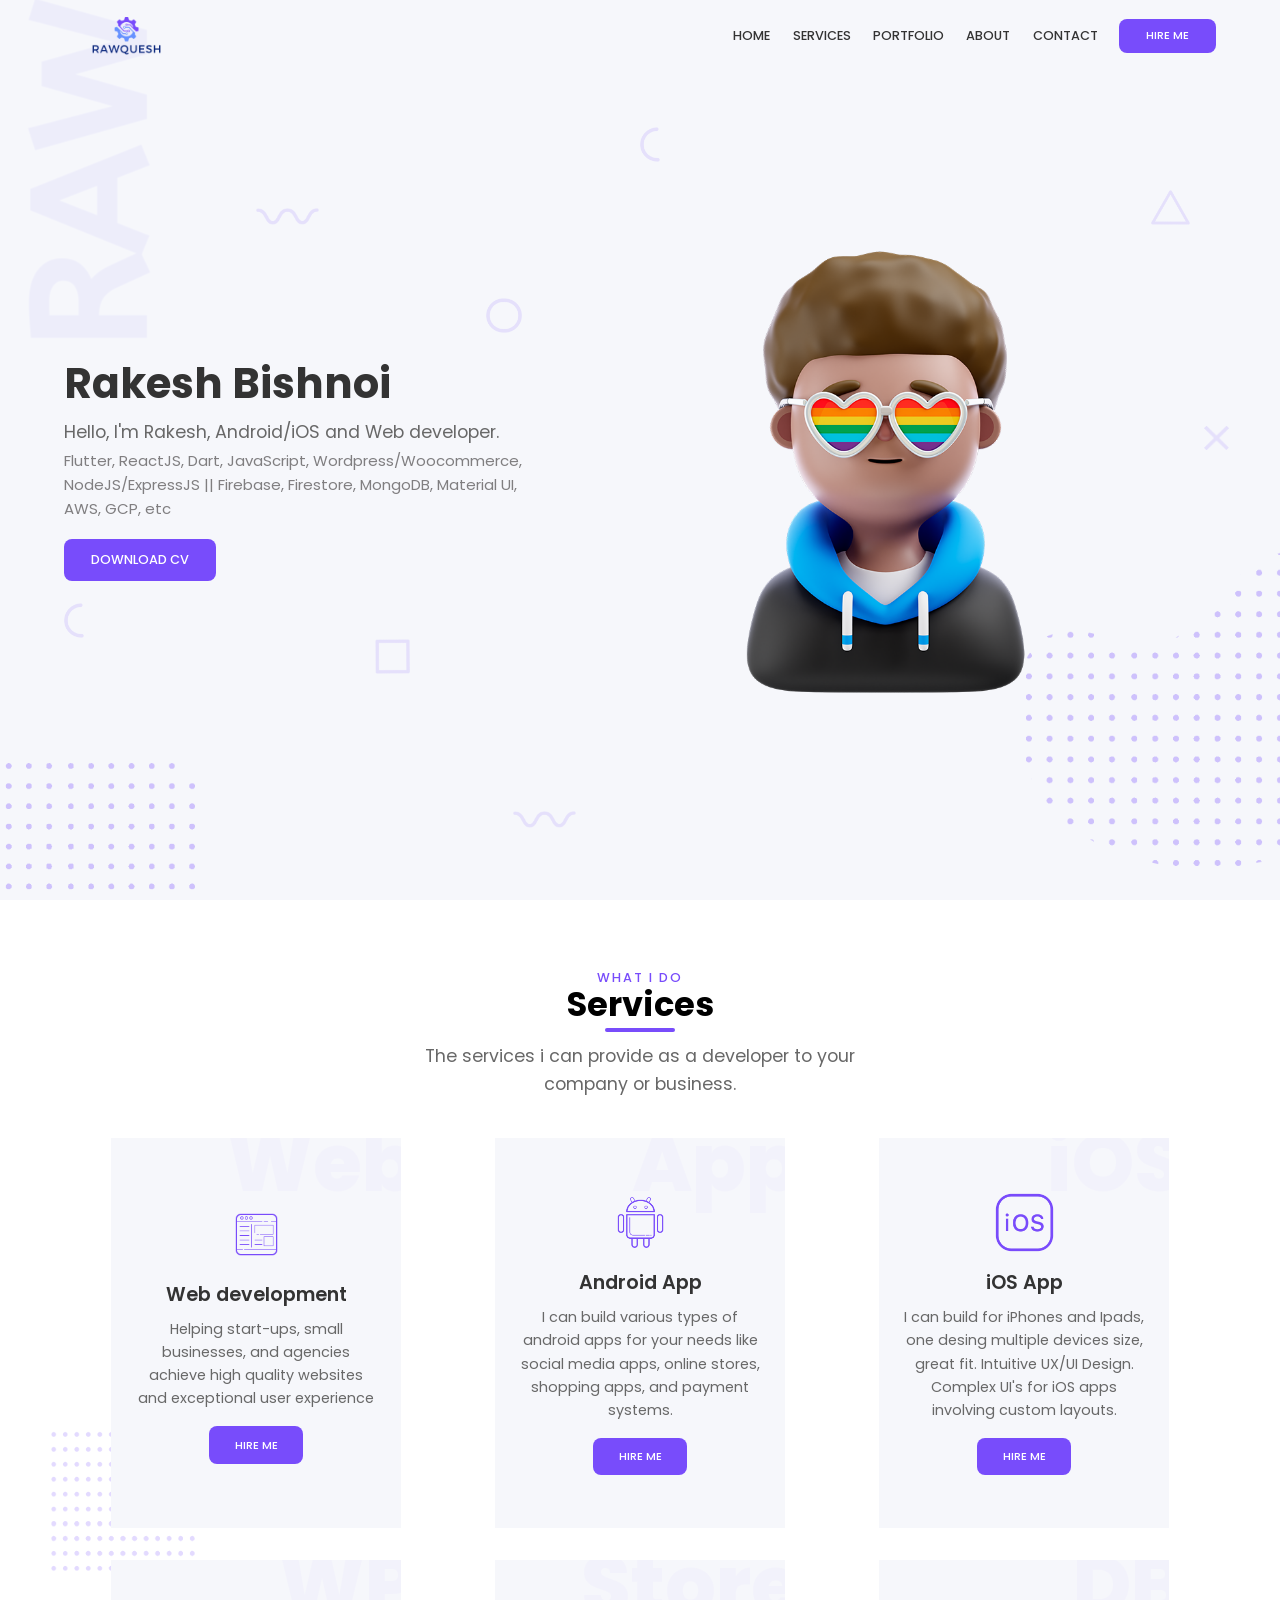
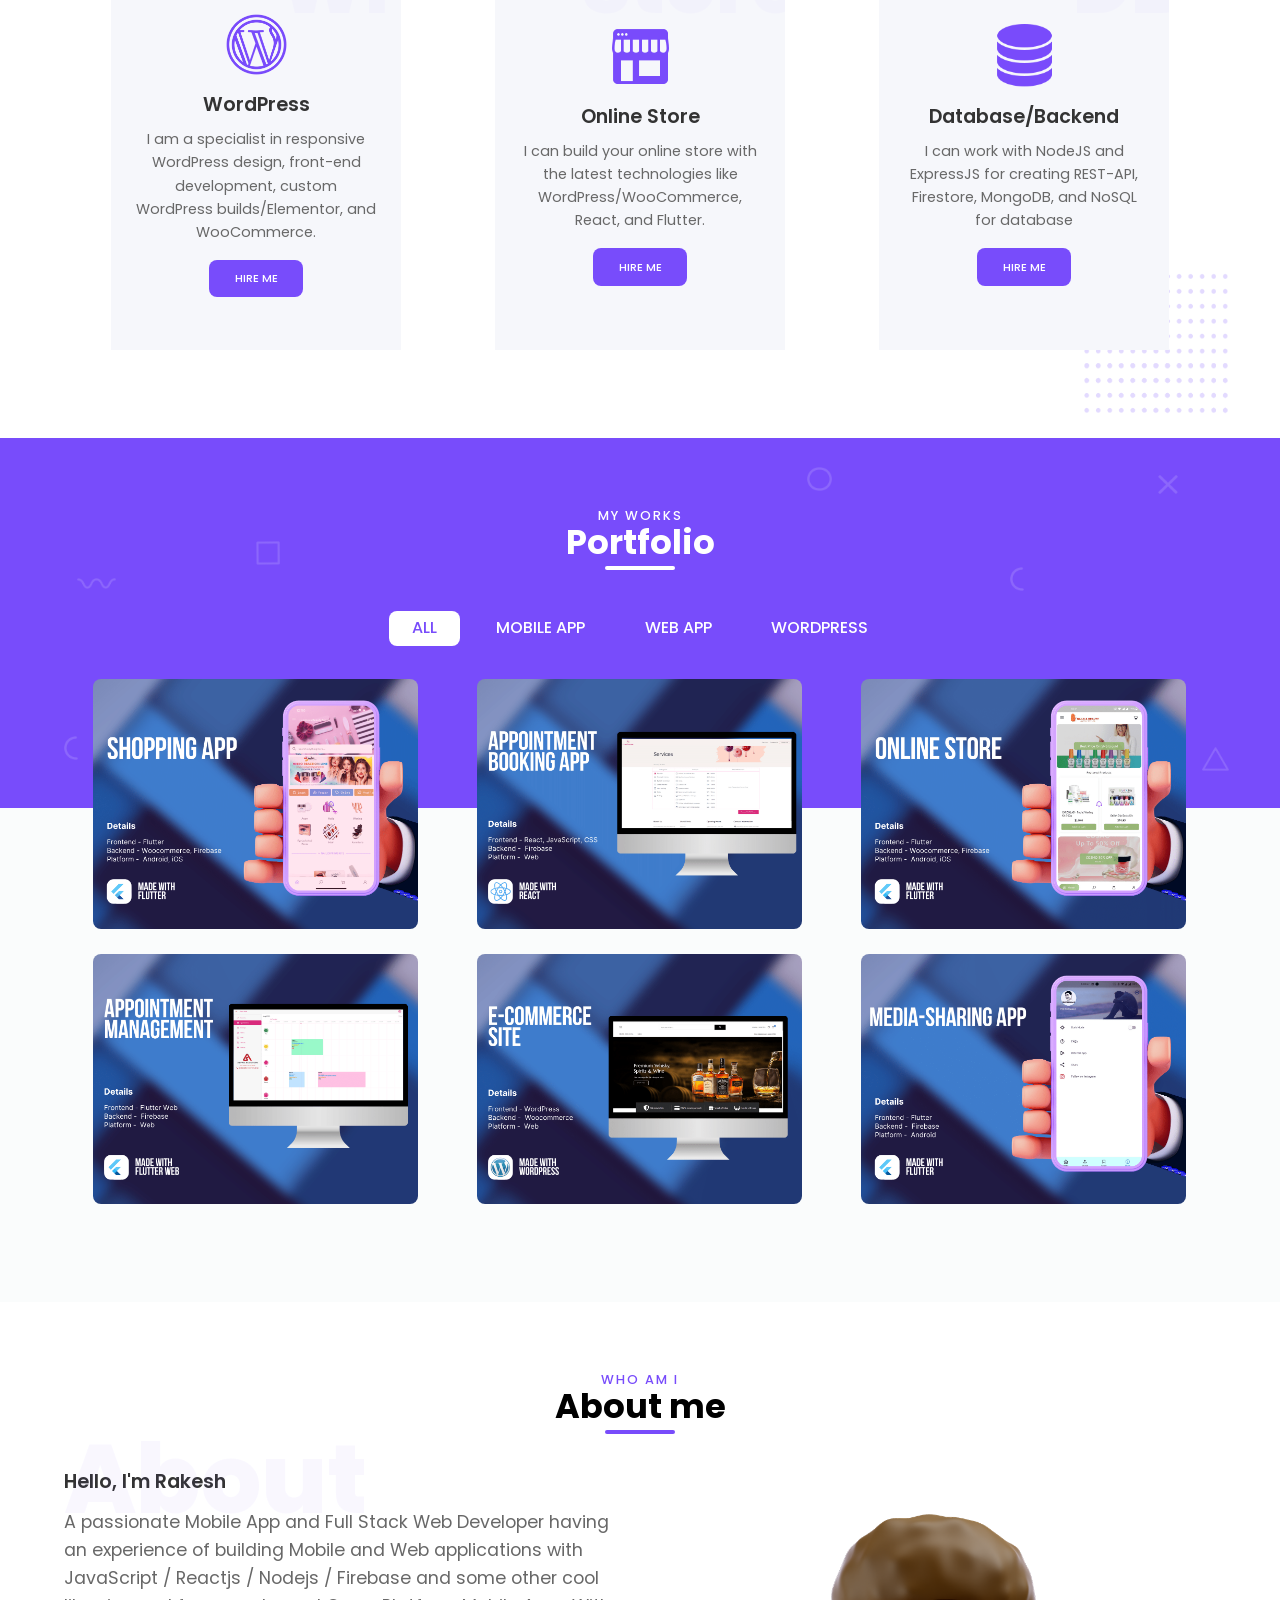
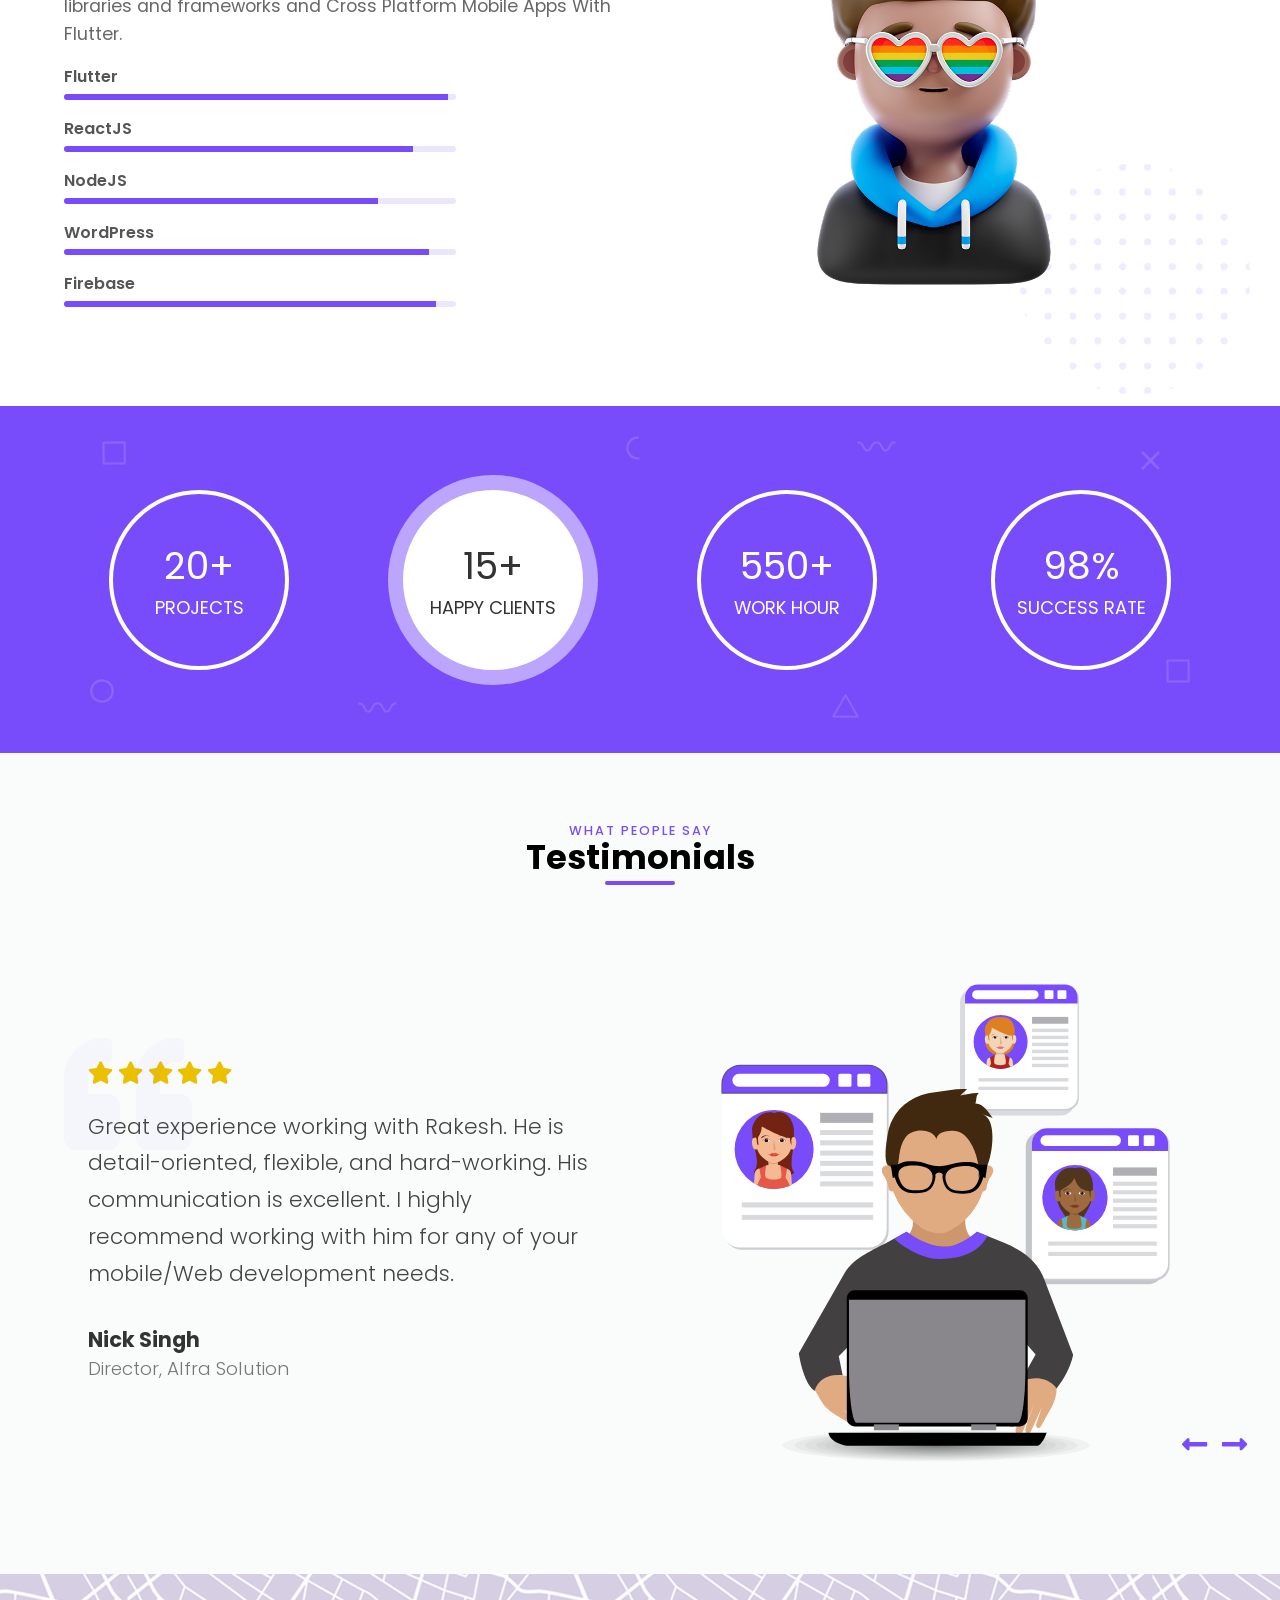
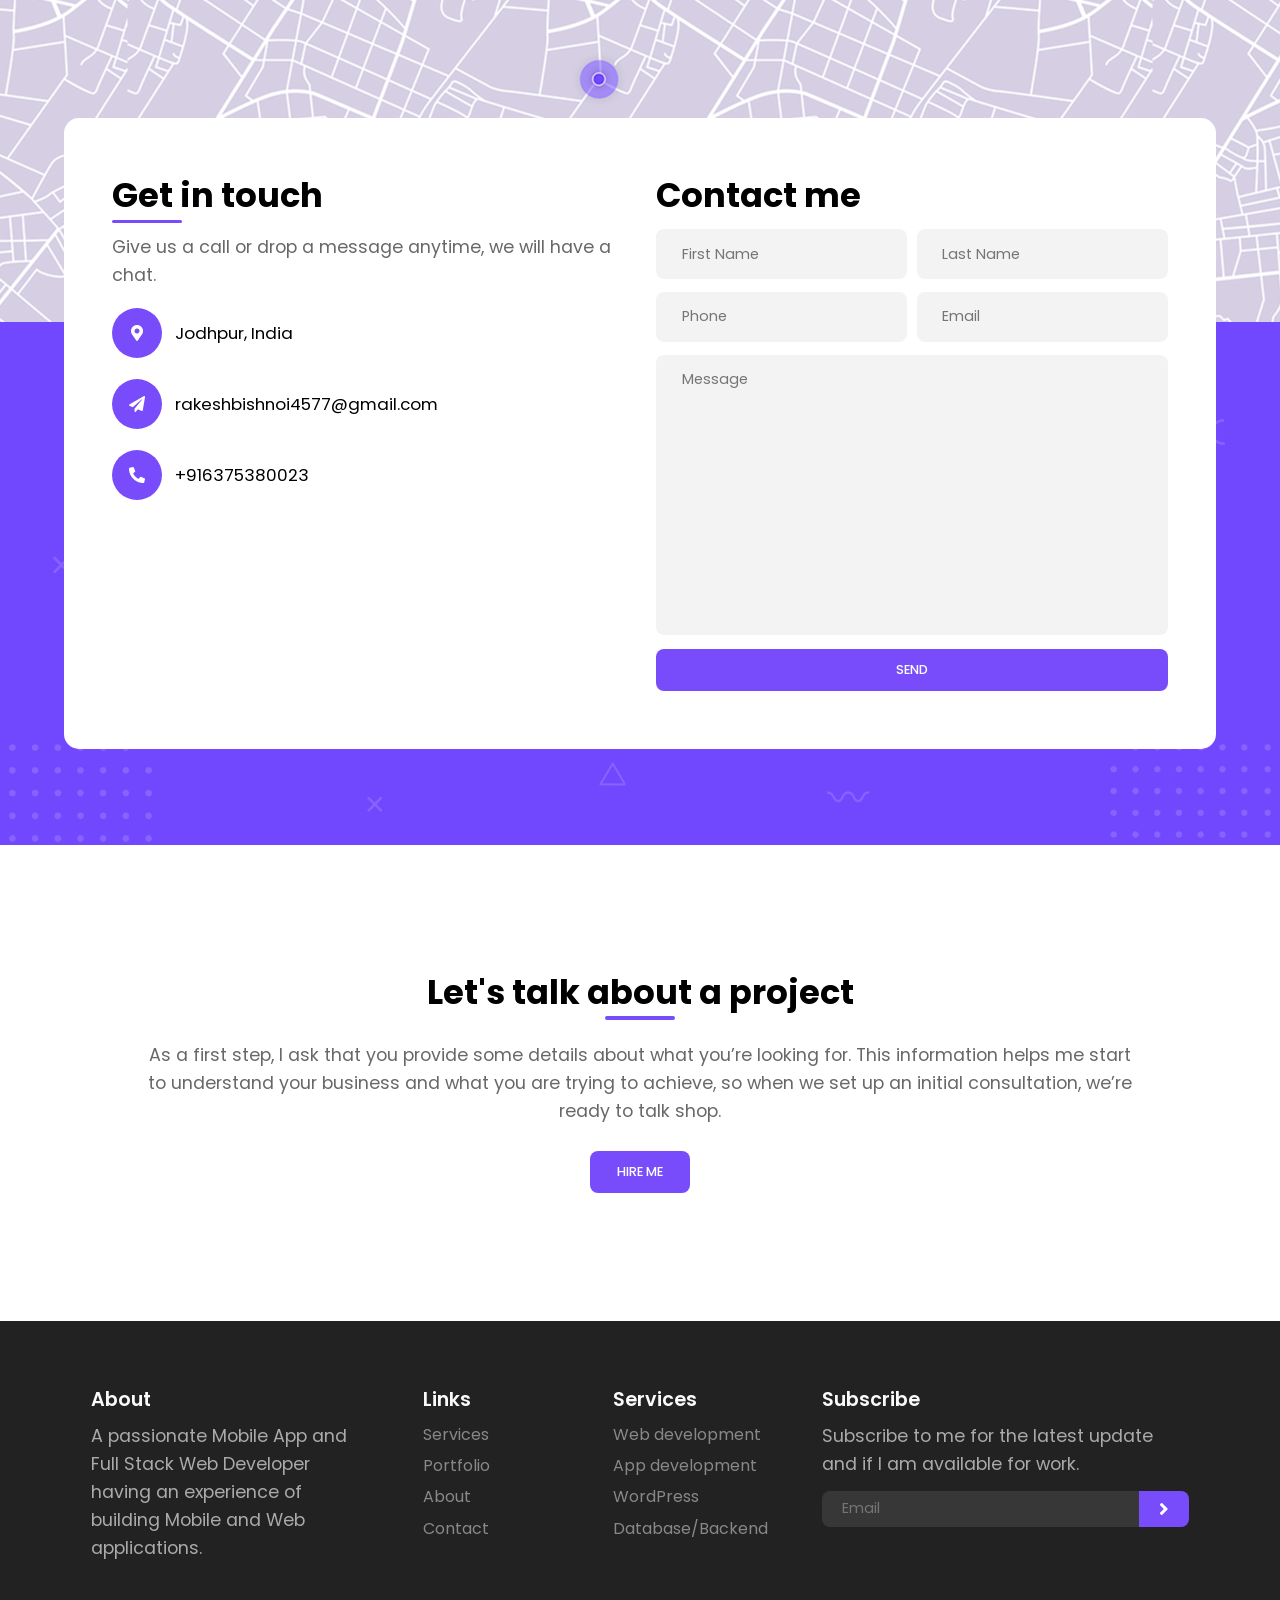
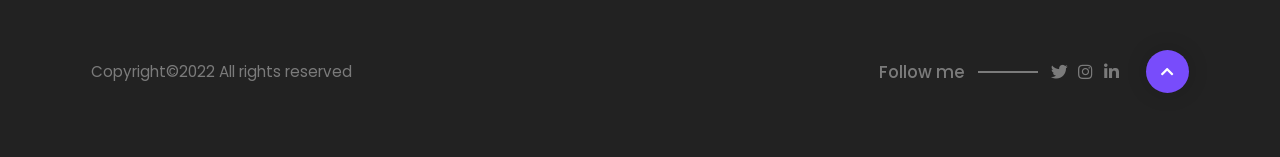
==== commit ec29f9e0: "Testimonials, Records added" ====
--- a/index.html
+++ b/index.html
@@ -14,7 +14,6 @@
       href="https://cdnjs.cloudflare.com/ajax/libs/font-awesome/5.15.1/css/all.min.css"
     />
     <link rel="stylesheet" href="./css/style.css" />
-
   </head>
   <body>
     <main>
@@ -506,6 +505,173 @@
             <div class="column-2 image">
               <img src="./img/shapes/points4.png" class="points" alt="" />
               <img src="./img/person.png" class="z-index" alt="" />
+            </div>
+          </div>
+        </div>
+      </section>
+
+      <!-- Records -->
+
+      <section class="records">
+        <div class="overlay overlay-sm">
+          <img src="./img/shapes/square.png" alt="" class="shape square1" />
+          <img src="./img/shapes/square.png" alt="" class="shape square2" />
+          <img src="./img/shapes/circle.png" alt="" class="shape circle" />
+          <img
+            src="./img/shapes/half-circle.png"
+            alt=""
+            class="shape half-circle"
+          />
+          <img src="./img/shapes/wave.png" alt="" class="shape wave wave1" />
+          <img src="./img/shapes/wave.png" alt="" class="shape wave wave2" />
+          <img src="./img/shapes/x.png" alt="" class="shape xshape" />
+          <img src="./img/shapes/triangle.png" alt="" class="shape triangle" />
+        </div>
+
+        <div class="container">
+          <div class="wrap">
+            <div class="record-circle">
+              <h2 class="number add-plus" data-num="20">0</h2>
+              <h4 class="sub-title">Projects</h4>
+            </div>
+          </div>
+
+          <div class="wrap">
+            <div class="record-circle active">
+              <h2 class="number add-plus" data-num="15">0</h2>
+              <h4 class="sub-title">Happy Clients</h4>
+            </div>
+          </div>
+
+          <div class="wrap">
+            <div class="record-circle">
+              <h2 class="number add-plus" data-num="550">0</h2>
+              <h4 class="sub-title">Work Hour</h4>
+            </div>
+          </div>
+
+          <div class="wrap">
+            <div class="record-circle">
+              <h2 class="number add-perc" data-num="98">0</h2>
+              <h4 class="sub-title">Success rate</h4>
+            </div>
+          </div>
+        </div>
+      </section>
+
+      <!-- Testimonials -->
+
+      <section class="testimonials section" id="testimonials">
+        <div class="container">
+          <div class="section-header">
+            <h3 class="title" data-title="What People Say">Testimonials</h3>
+          </div>
+
+          <div class="testi-content grid-2">
+            <div class="column-1 reviews">
+              <div class="swiper-container">
+                <div class="swiper-wrapper">
+                  <div class="swiper-slide review">
+                    <i class="fas fa-quote-left quote"></i>
+                    <div class="rate">
+                      <i class="fas fa-star"></i>
+                      <i class="fas fa-star"></i>
+                      <i class="fas fa-star"></i>
+                      <i class="fas fa-star"></i>
+                      <i class="fas fa-star"></i>
+                    </div>
+
+                    <p class="review-text">
+                      Great experience working with Rakesh. He is
+                      detail-oriented, flexible, and hard-working. His
+                      communication is excellent. I highly recommend working
+                      with him for any of your mobile/Web development needs.
+                    </p>
+
+                    <div class="review-info">
+                      <h3 class="review-name">Nick Singh</h3>
+                      <h5 class="review-job">Director, Alfra Solution</h5>
+                    </div>
+                  </div>
+
+                  <div class="swiper-slide review">
+                    <i class="fas fa-quote-left quote"></i>
+                    <div class="rate">
+                      <i class="fas fa-star"></i>
+                      <i class="fas fa-star"></i>
+                      <i class="fas fa-star"></i>
+                      <i class="fas fa-star"></i>
+                      <i class="fas fa-star"></i>
+                    </div>
+
+                    <p class="review-text">
+                      Rakesh and his team did an excellent job. I sincerely
+                      appreciate the responsiveness and design talent they
+                      applied to this project. I will work with them again and
+                      highly recommend their services.
+                    </p>
+
+                    <div class="review-info">
+                      <h3 class="review-name">Ram K.</h3>
+                      <h5 class="review-job">Lead</h5>
+                    </div>
+                  </div>
+
+                  <div class="swiper-slide review">
+                    <i class="fas fa-quote-left quote"></i>
+                    <div class="rate">
+                      <i class="fas fa-star"></i>
+                      <i class="fas fa-star"></i>
+                      <i class="fas fa-star"></i>
+                      <i class="fas fa-star"></i>
+                      <i class="fas fa-star"></i>
+                    </div>
+
+                    <p class="review-text">
+                      Rakesh did a very good job in making the changes for the
+                      invoice app and we are looking forward to the next update
+                      on the app also. many thanks again.
+                    </p>
+
+                    <div class="review-info">
+                      <h3 class="review-name">Blue Touch</h3>
+                      <h5 class="review-job">company</h5>
+                    </div>
+                  </div>
+
+                  <div class="swiper-slide review">
+                    <i class="fas fa-quote-left quote"></i>
+                    <div class="rate">
+                      <i class="fas fa-star"></i>
+                      <i class="fas fa-star"></i>
+                      <i class="fas fa-star"></i>
+                      <i class="fas fa-star"></i>
+                      <i class="fas fa-star"></i>
+                    </div>
+
+                    <p class="review-text">
+                      Lorem ipsum dolor sit amet consectetur, adipisicing elit.
+                      Perspiciatis ab incidunt, dicta quam inventore ipsum
+                      dolor. Consectetur nam incidunt error!
+                    </p>
+
+                    <div class="review-info">
+                      <h3 class="review-name">Muskaan</h3>
+                      <h5 class="review-job">The Beverage Angels</h5>
+                    </div>
+                  </div>
+                </div>
+                <div class="review-nav swiper-button-prev">
+                  <i class="fas fa-long-arrow-alt-left"></i>
+                </div>
+                <div class="review-nav swiper-button-next">
+                  <i class="fas fa-long-arrow-alt-right"></i>
+                </div>
+              </div>
+            </div>
+
+            <div class="column-2 image">
+              <img src="./img/testi.svg" alt="" class="img-element" />
             </div>
           </div>
         </div>
--- a/css/style.css
+++ b/css/style.css
@@ -5,7 +5,7 @@
   --dark-two: #686868;
   --main-color: #784cfb;
   --light-one: #fff;
-  --light-two: #f9fafb;
+  --light-two: #fafcfc;
   --light-three: #f6f7fb;
 }
 
@@ -786,6 +786,189 @@
 
 /* End About */
 
+/* Records */
+
+.records {
+  position: relative;
+  background-color: var(--main-color);
+  padding: 5.2rem 0;
+}
+
+.records .container {
+  display: grid;
+  grid-template-columns: repeat(4, 1fr);
+  align-items: center;
+  justify-content: center;
+  text-align: center;
+  grid-column-gap: 1.5rem;
+  grid-row-gap: 2rem;
+}
+
+.record-circle {
+  width: 180px;
+  height: 180px;
+  border-radius: 50%;
+  margin: 0 auto;
+  border: 4px solid var(--light-one);
+  display: flex;
+  flex-direction: column;
+  justify-content: center;
+  color: var(--light-one);
+}
+
+.record-circle.active {
+  background-color: var(--light-one);
+  color: var(--dark-one);
+  box-shadow: 0 0 0 15px rgb(255, 255, 255, 0.5);
+}
+
+.number {
+  font-weight: 400;
+  font-size: 2.35rem;
+}
+
+.sub-title {
+  font-weight: 400;
+  font-size: 1.12rem;
+  text-transform: uppercase;
+}
+
+.records .square1 {
+  left: 8%;
+  top: 10%;
+}
+
+.records .square2 {
+  right: 90px;
+  bottom: 70px;
+}
+
+.records .xshape {
+  top: 45px;
+  right: 120px;
+}
+
+.records .circle {
+  left: 7%;
+  bottom: 50px;
+}
+
+.records .triangle {
+  left: 65%;
+  bottom: 35px;
+}
+
+.records .wave1 {
+  top: 35px;
+  right: 30%;
+}
+
+.records .wave2 {
+  bottom: 40px;
+  left: 28%;
+}
+
+.records .half-circle {
+  top: 30px;
+  right: 50%;
+}
+
+.add-perc::after {
+  content: "%";
+}
+.add-plus::after {
+  content: "+";
+}
+
+/* End Records */
+
+/* Testimonials */
+
+.testimonials {
+  background-color: var(--light-two);
+  overflow: hidden;
+}
+
+.testi-content {
+  margin-top: 3rem;
+}
+
+.reviews {
+  overflow: hidden;
+}
+
+.review {
+  position: relative;
+  padding: 2rem 1.5rem;
+}
+
+.quote {
+  position: absolute;
+  top: 0;
+  left: 0;
+  color: var(--main-color);
+  opacity: 0.04;
+  font-size: 8rem;
+}
+
+.rate {
+  display: flex;
+  font-size: 1.4rem;
+  color: #ebc000;
+  margin-bottom: 1.5rem;
+}
+
+.rate i {
+  margin-right: 0.3rem;
+}
+
+.review-text {
+  font-size: 1.35rem;
+  font-weight: 300;
+  color: #444;
+  line-height: 1.7;
+}
+
+.review-info {
+  margin-top: 2rem;
+}
+
+.review-name {
+  font-size: 1.3rem;
+  font-weight: 700;
+  color: var(--dark-one);
+}
+
+.review-job {
+  font-size: 1.15rem;
+  font-weight: 300;
+  color: #777;
+}
+
+.review-nav {
+  bottom: 2.2rem;
+  top: initial;
+  font-size: 1.8rem;
+  color: var(--main-color);
+}
+
+.swiper-button-next {
+  right: 2rem;
+  left: initial;
+}
+
+.swiper-button-prev {
+  right: 4.5rem;
+  left: initial;
+}
+
+.swiper-button-prev:after,
+.swiper-button-next:after {
+  display: none;
+}
+
+/* End Testimonials */
+
 /* Contact */
 
 .contact {
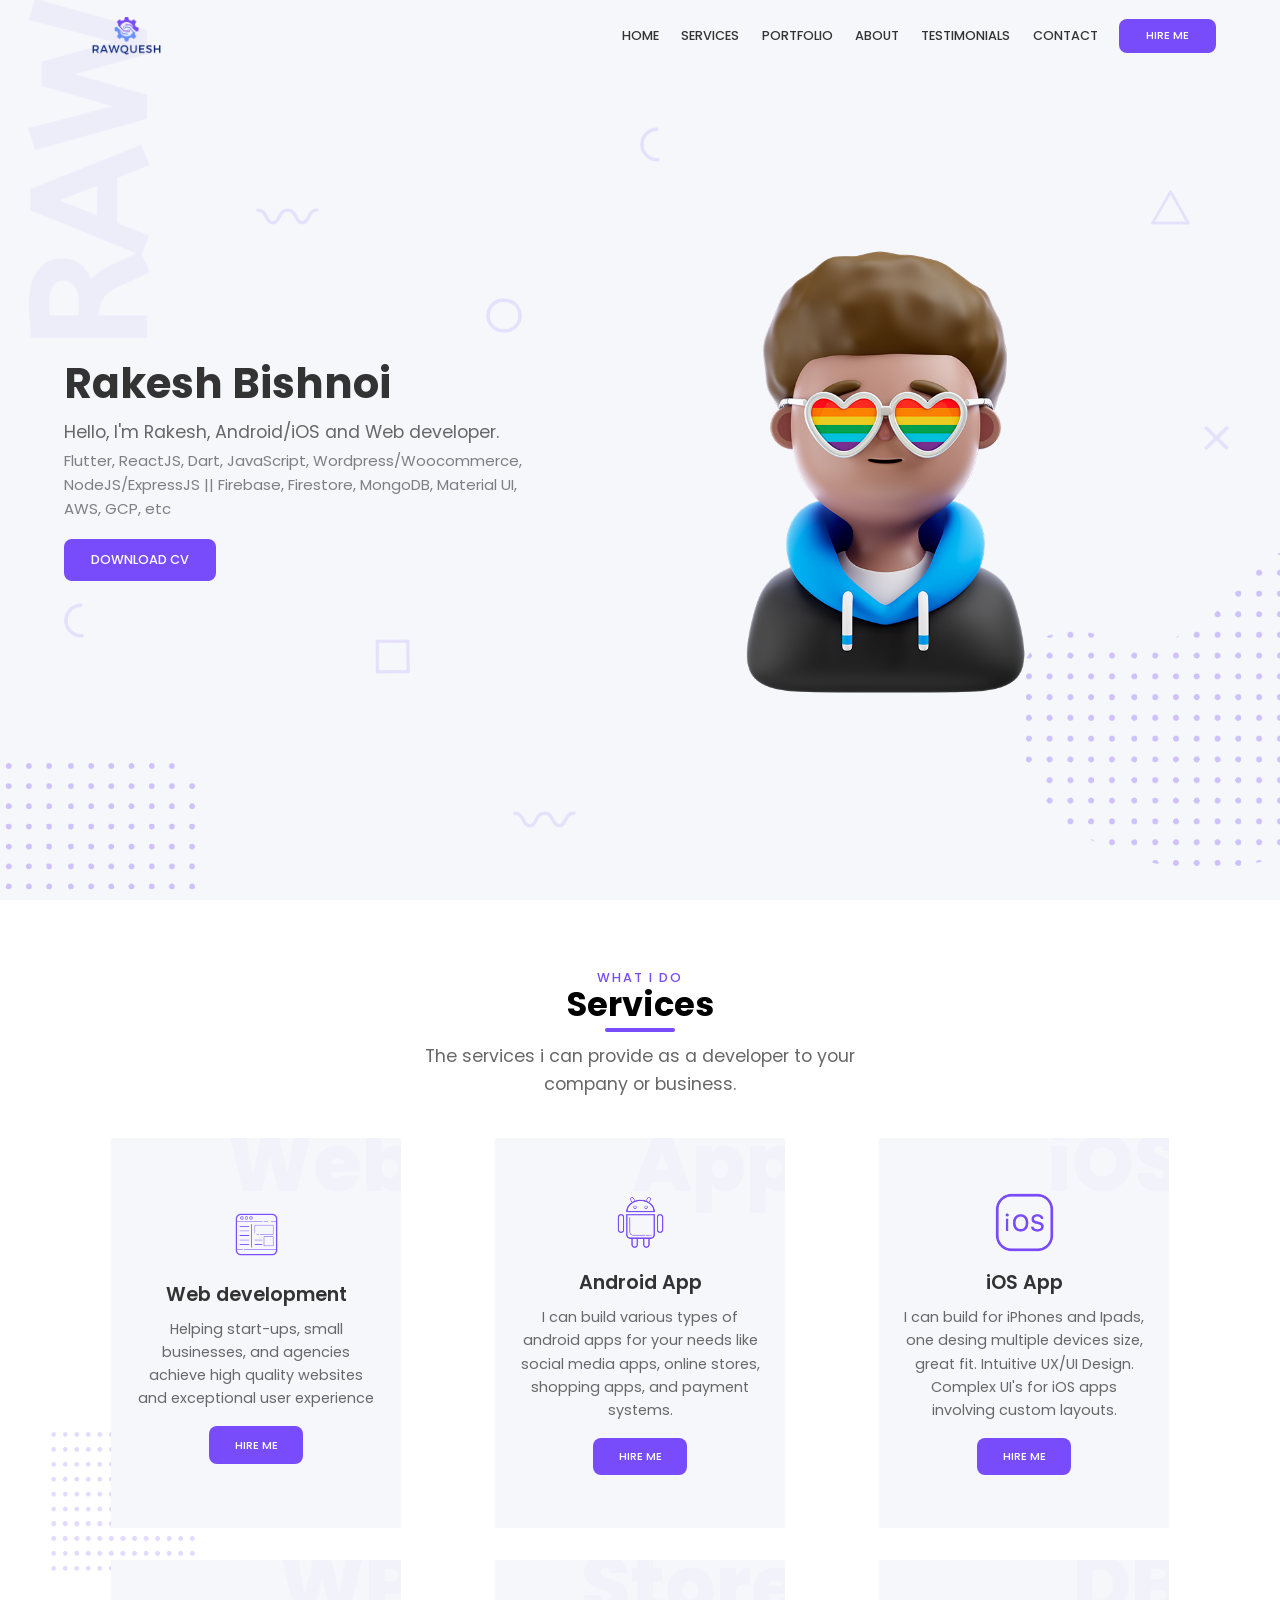
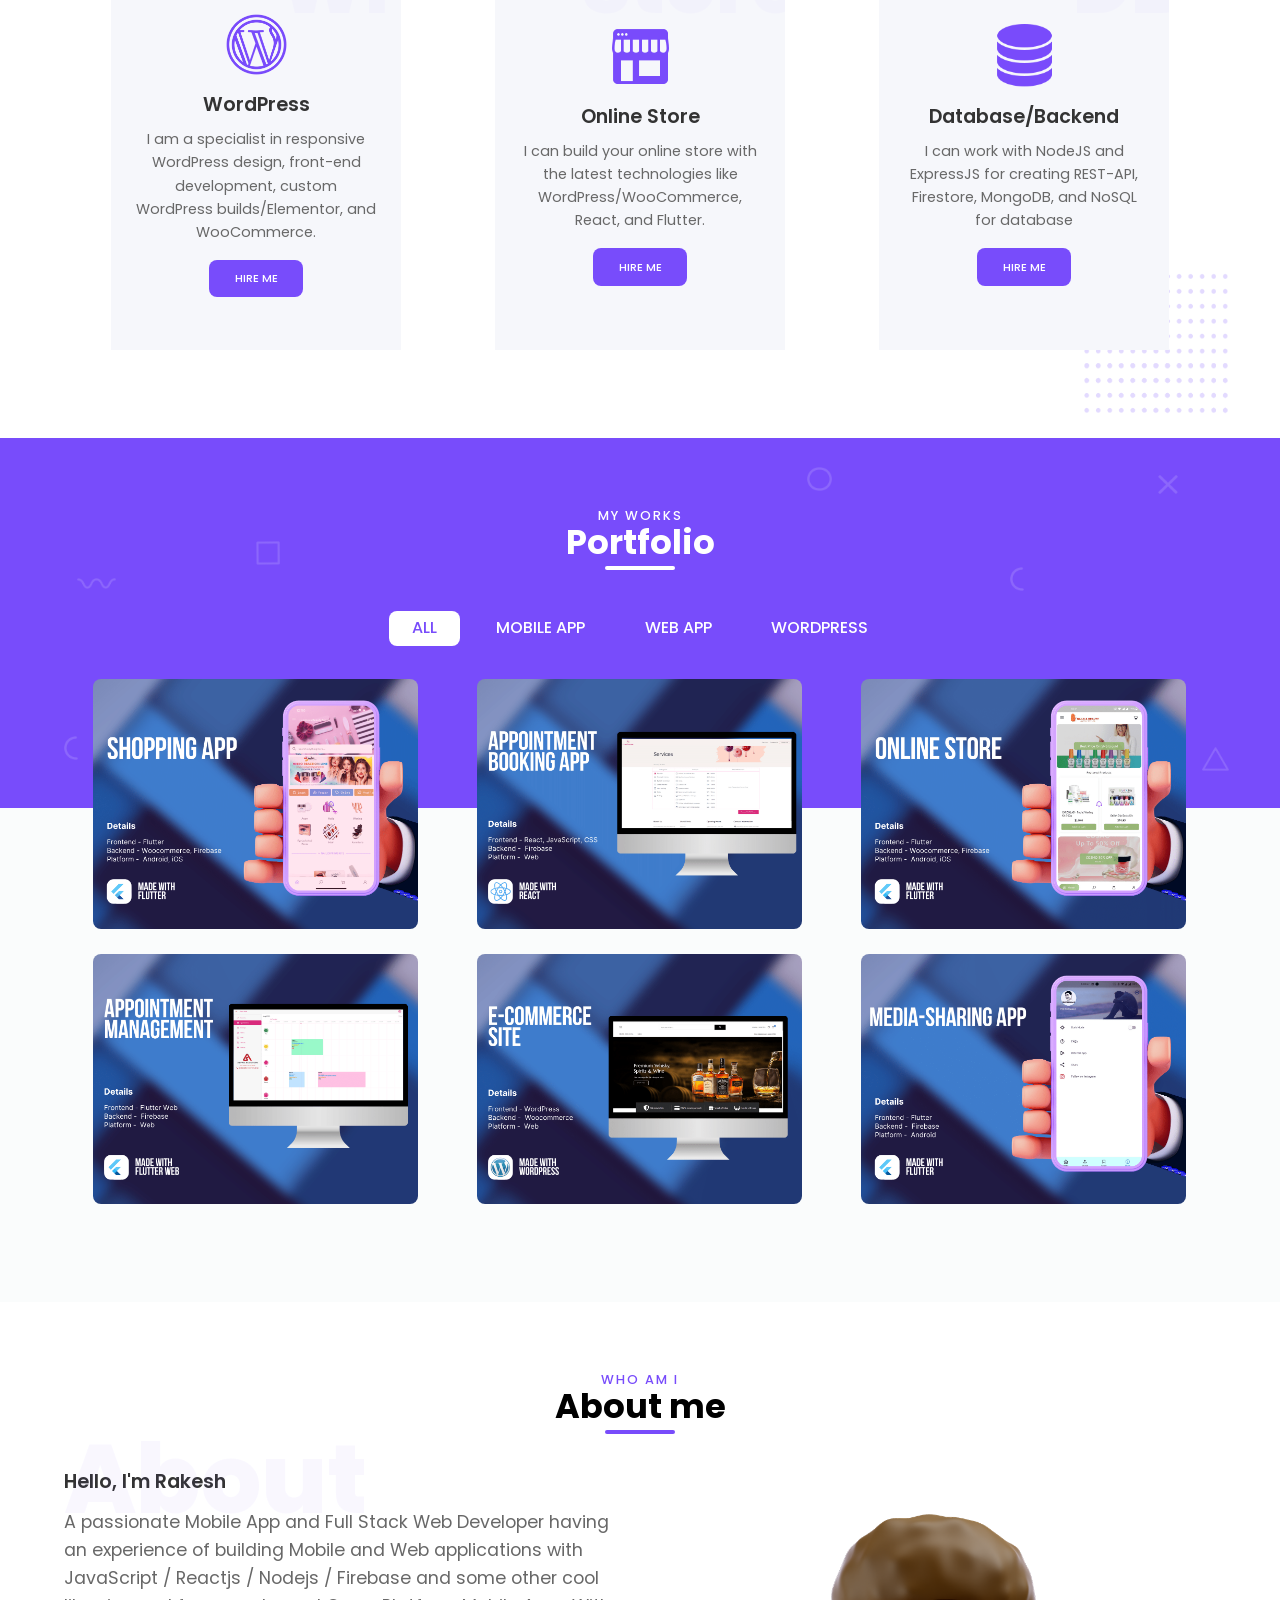
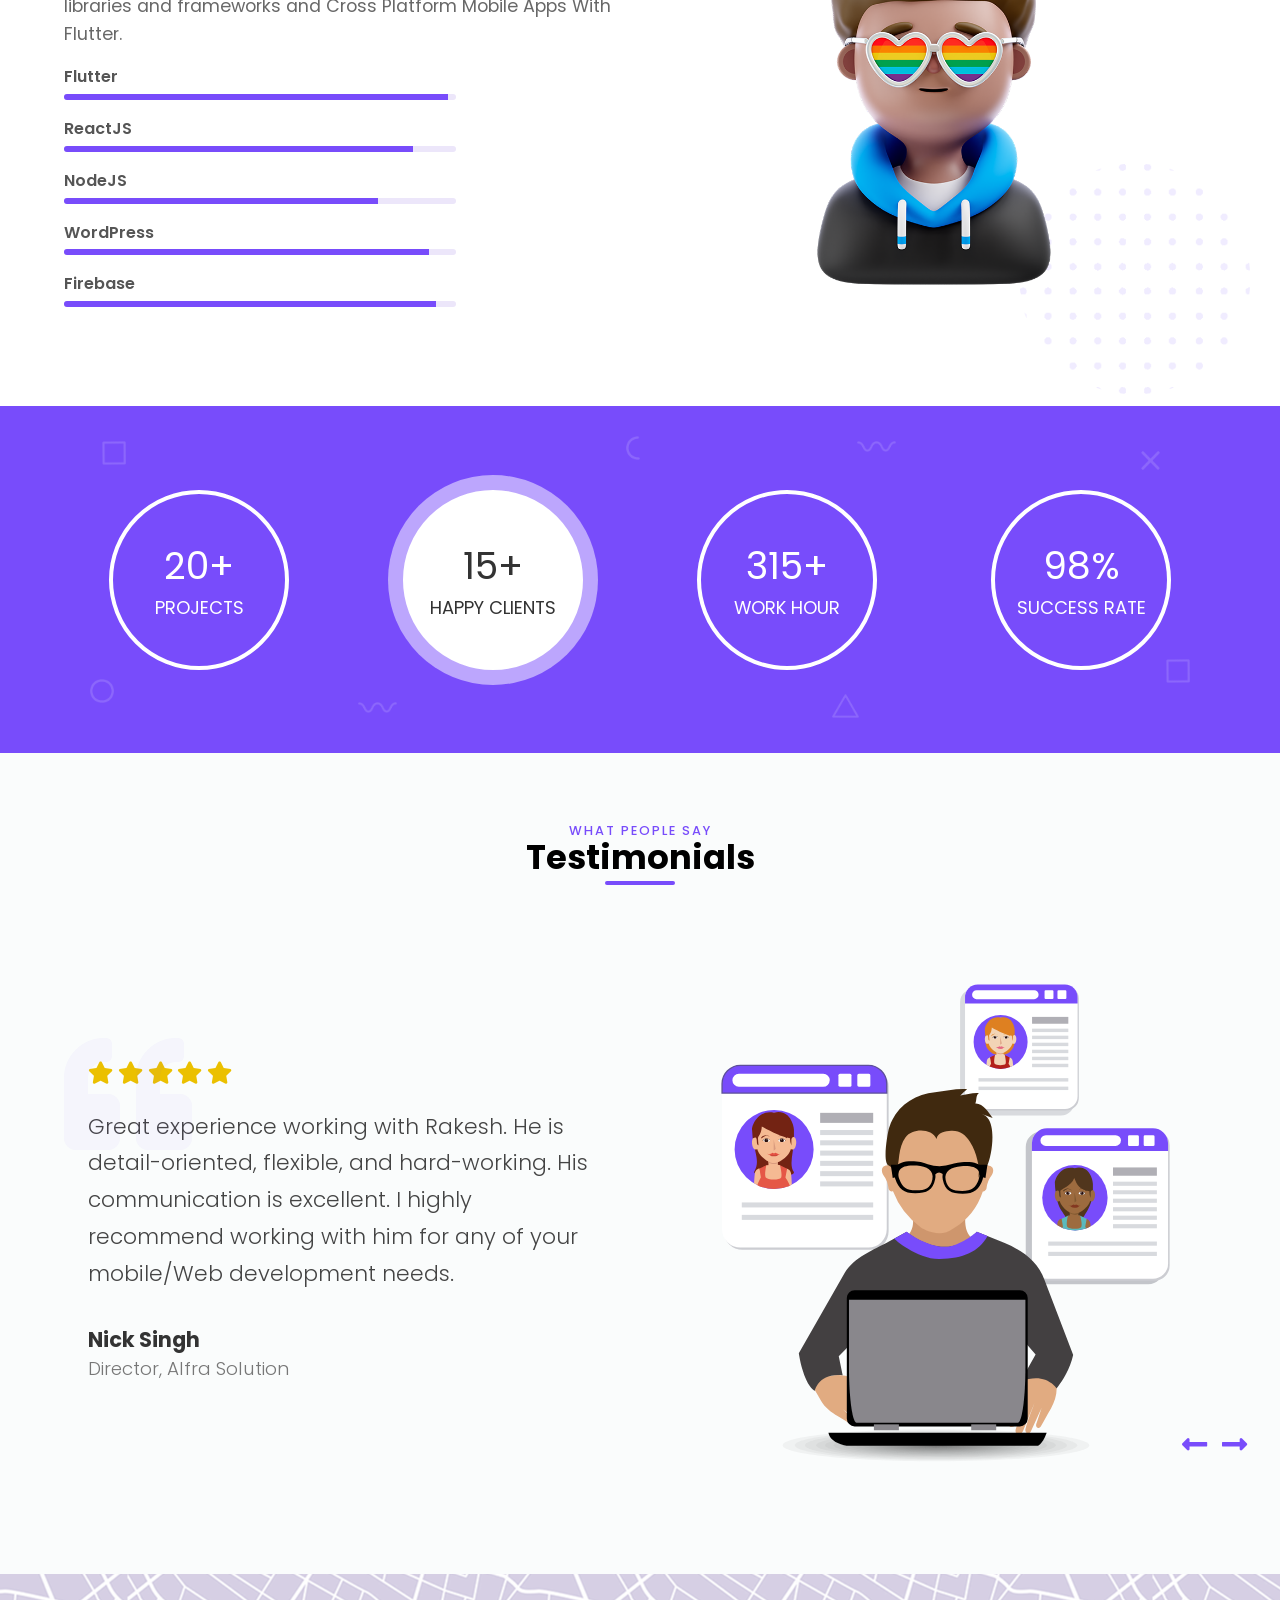
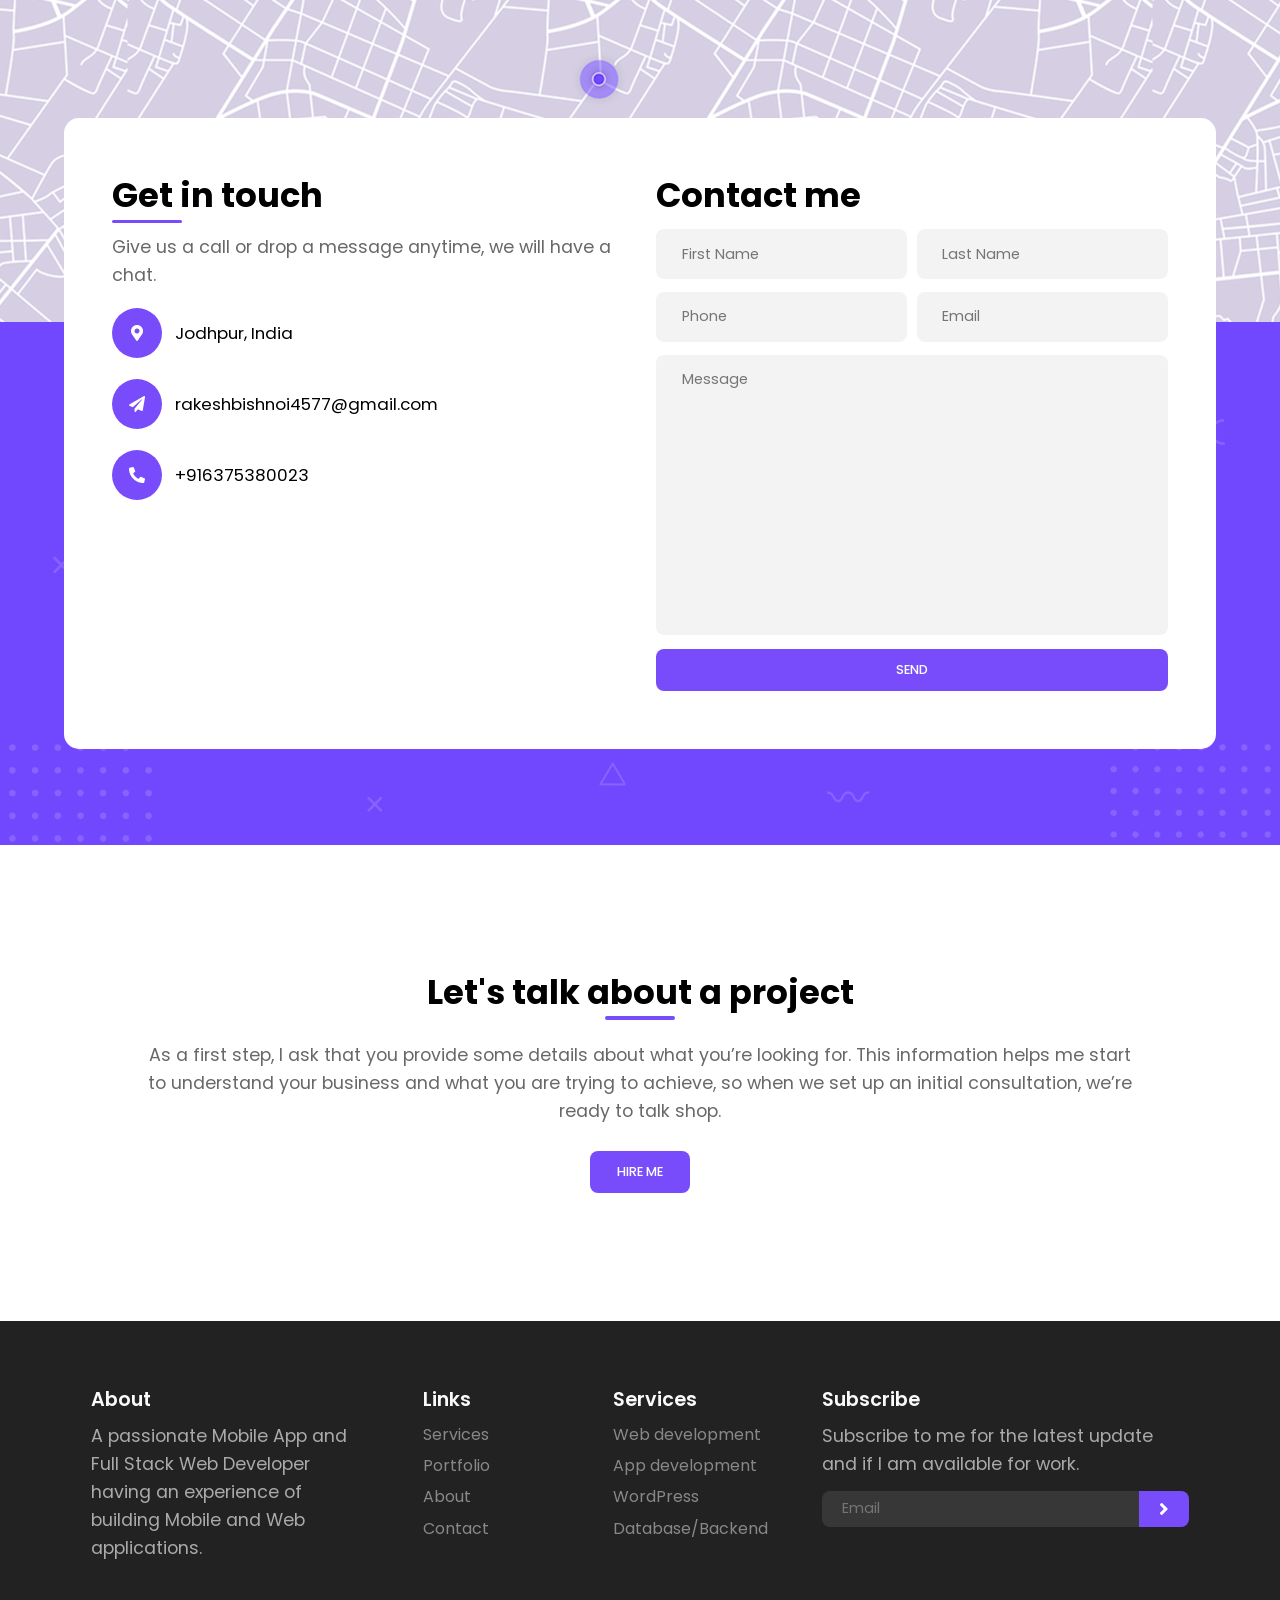
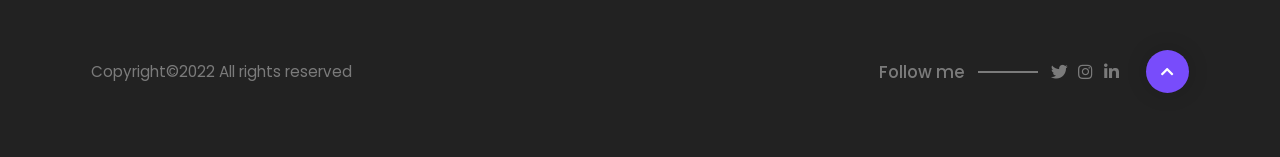
==== commit 59403f79: "link fix" ====
--- a/index.html
+++ b/index.html
@@ -92,6 +92,9 @@
                   <a href="#about">About</a>
                 </li>
 
+                <li>
+                  <a href="#testimonials">Testimonials</a>
+                </li>
                 <li>
                   <a href="#contact">Contact</a>
                 </li>
@@ -650,9 +653,9 @@
                     </div>
 
                     <p class="review-text">
-                      Lorem ipsum dolor sit amet consectetur, adipisicing elit.
-                      Perspiciatis ab incidunt, dicta quam inventore ipsum
-                      dolor. Consectetur nam incidunt error!
+                      Great communication, very easy to work with, made sure all
+                      bugs had been fixed. Will definitely be using Rakesh
+                      again
                     </p>
 
                     <div class="review-info">
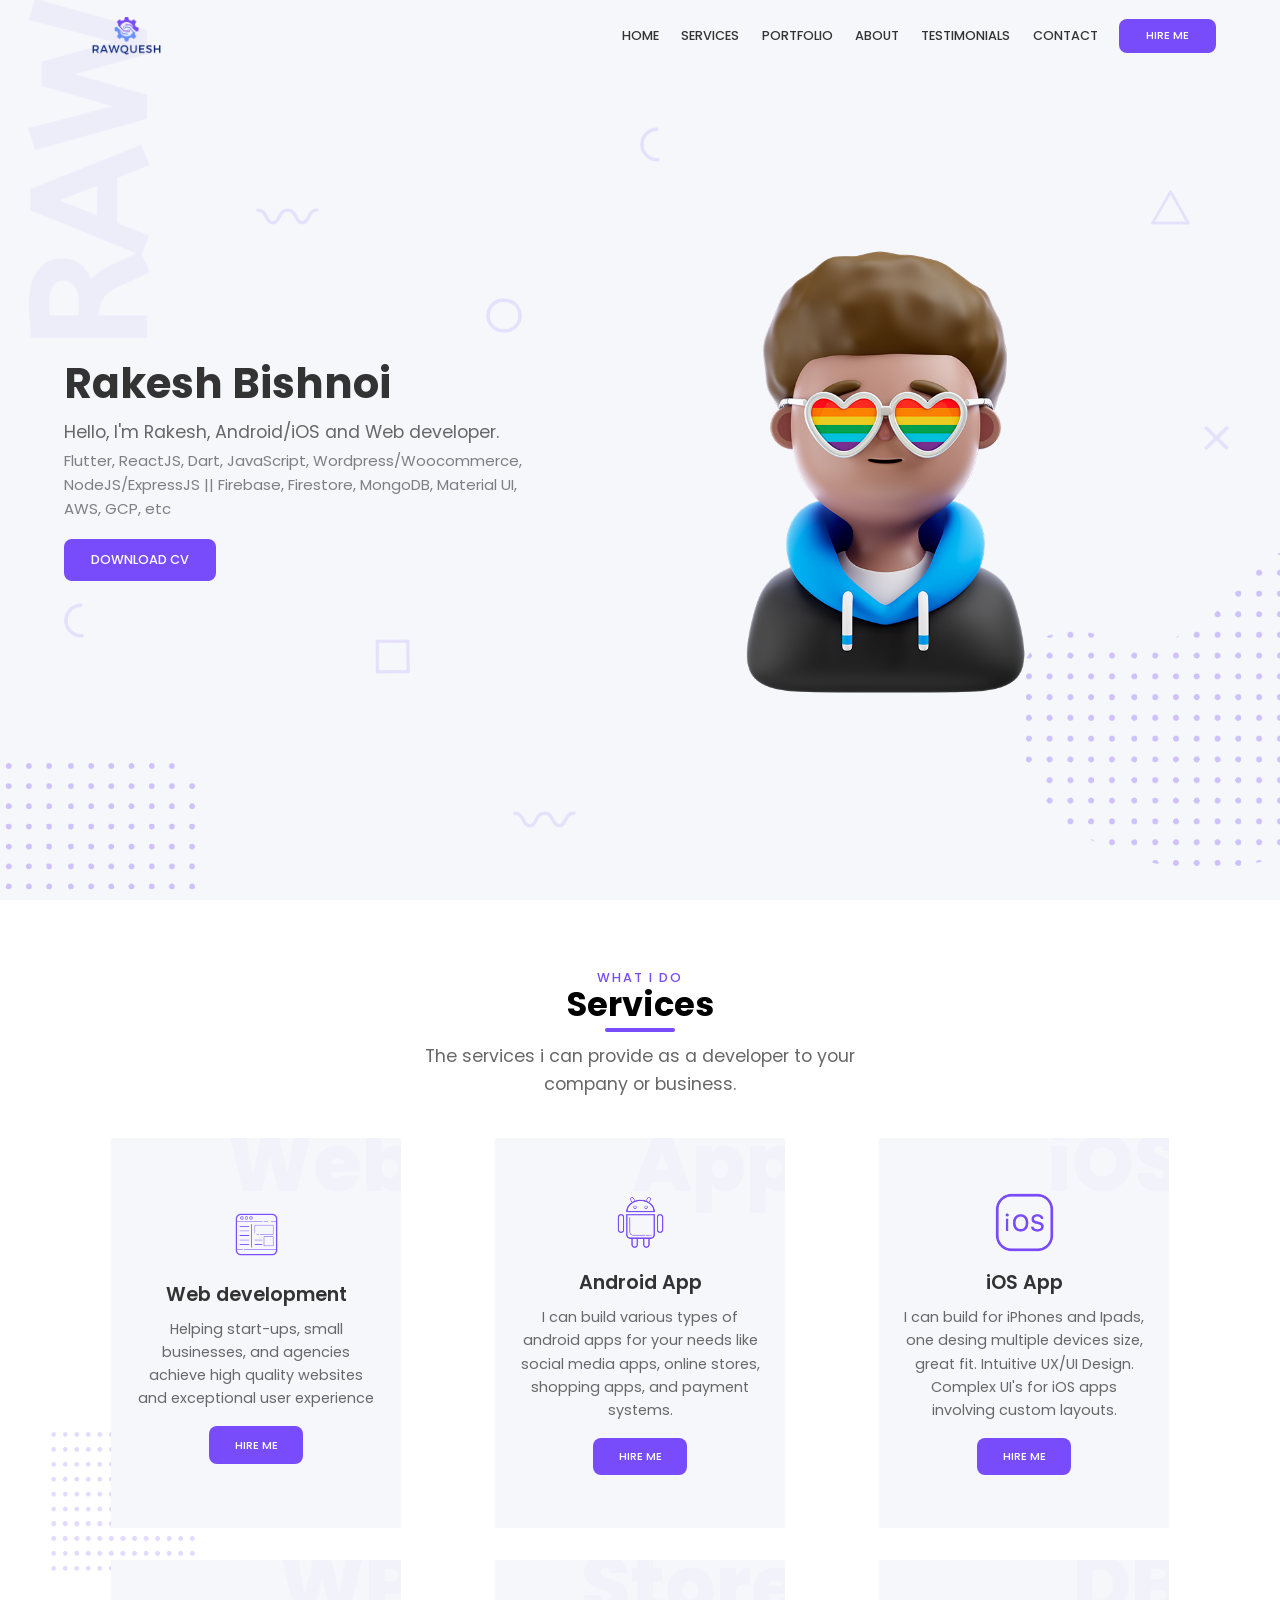
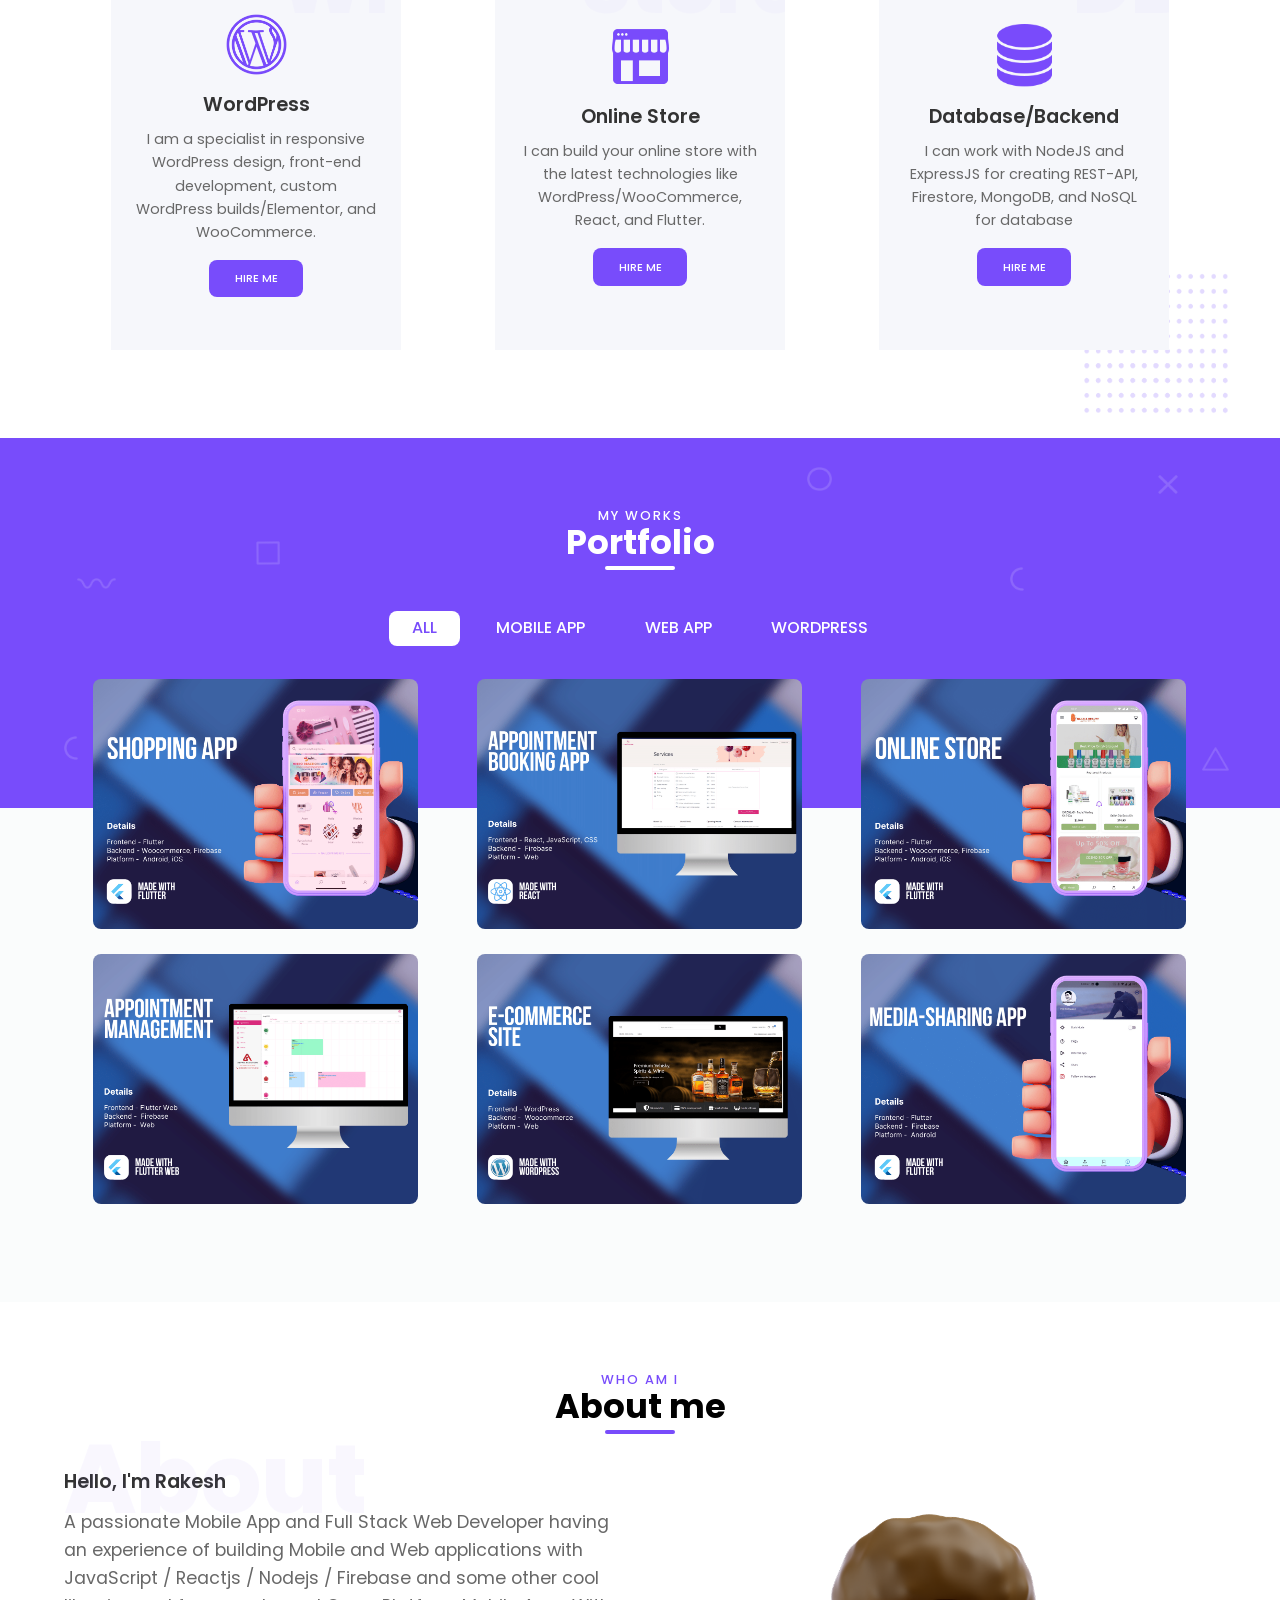
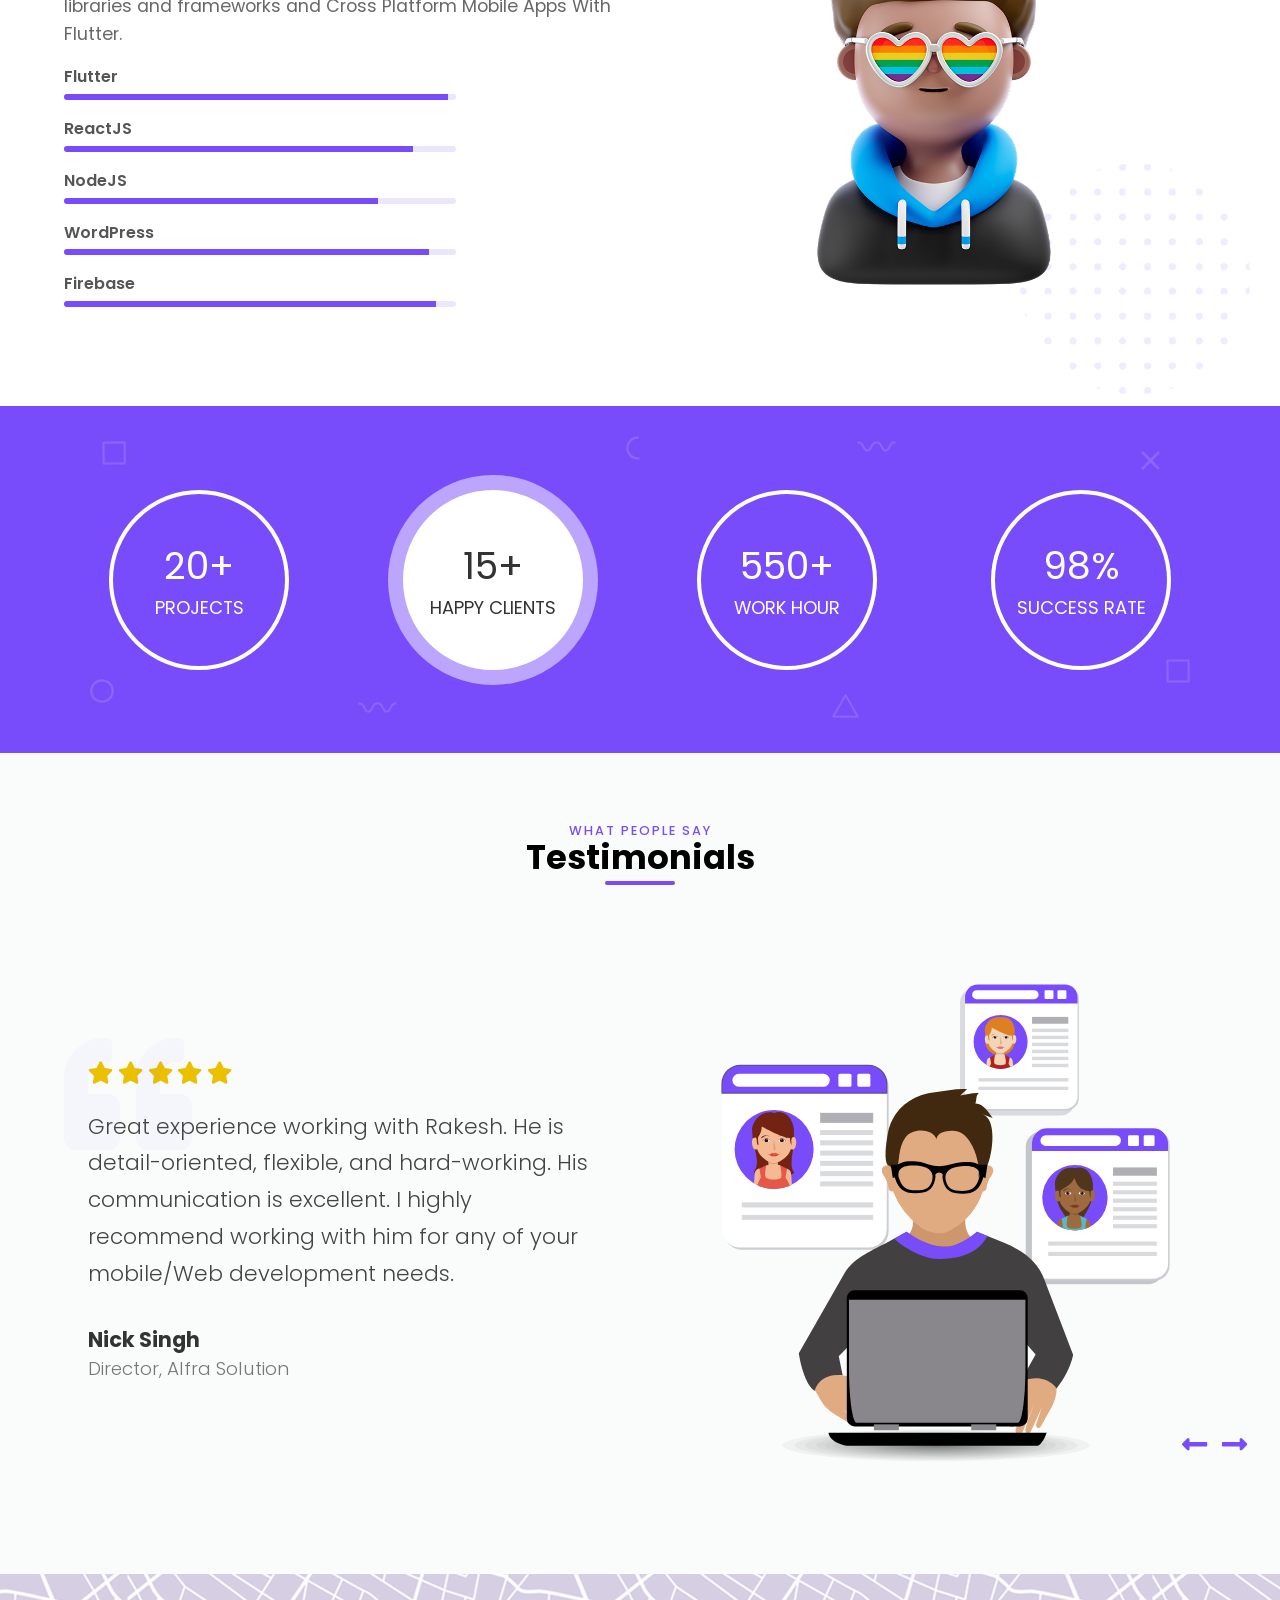
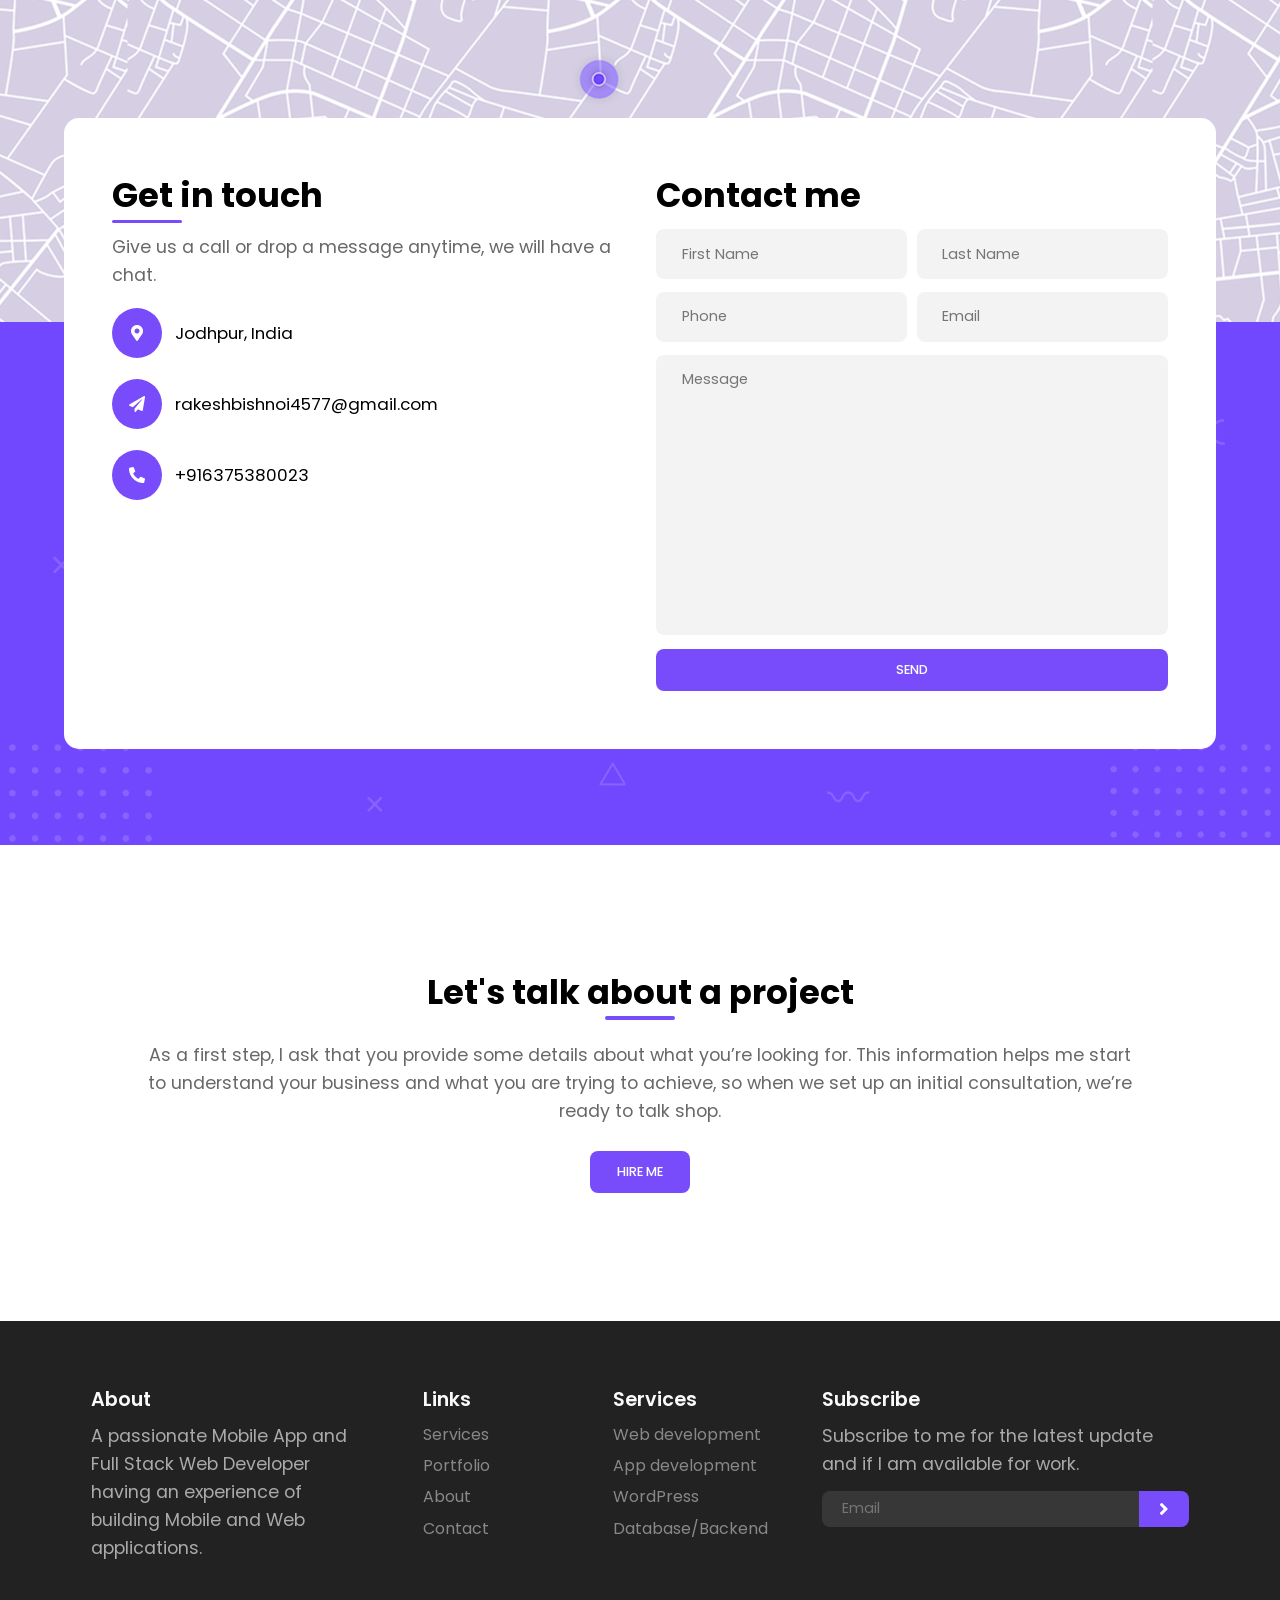
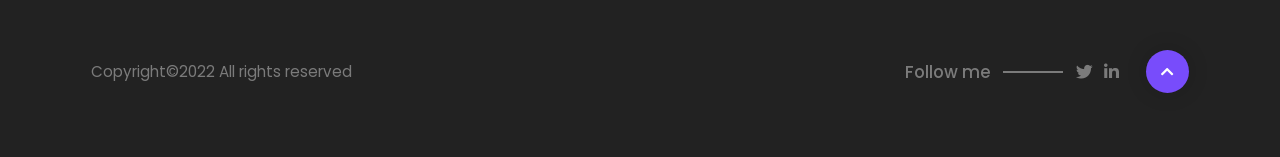
==== commit ea480217: "Update index.html" ====
--- a/index.html
+++ b/index.html
@@ -878,9 +878,6 @@
                 <a href="https://twitter.com/rawquesh" target="_blank">
                   <i class="fab fa-twitter"></i>
                 </a>
-                <a href="https://instagram.com/rawquesh" target="_blank">
-                  <i class="fab fa-instagram"></i>
-                </a>
                 <a href="https://www.linkedin.com/in/rawquesh/" target="_blank">
                   <i class="fab fa-linkedin-in"></i>
                 </a>
